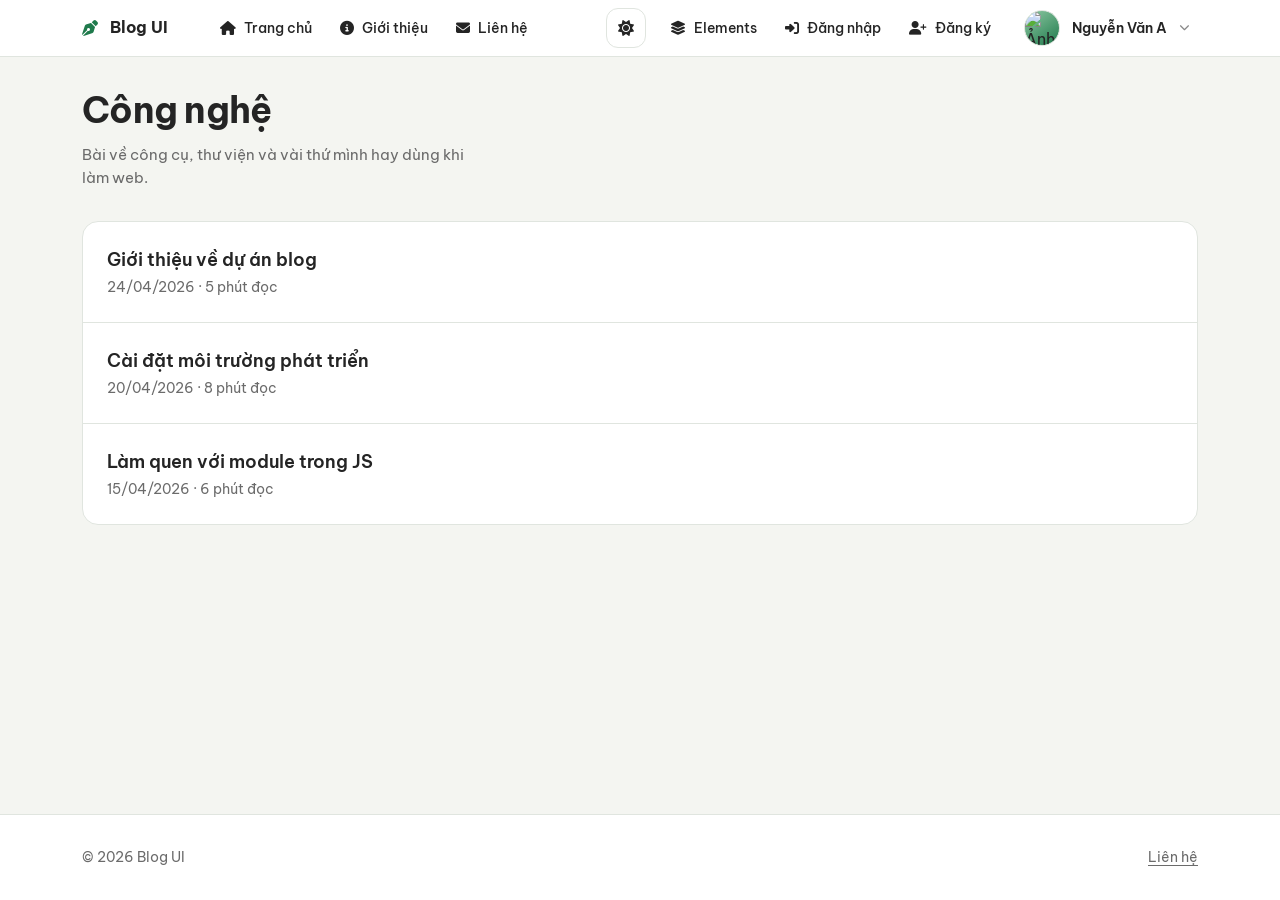
==== category.html @ 45f3887e "first commit" ====
<!DOCTYPE html>
<html lang="vi">
  <head>
    <meta charset="UTF-8" />
    <meta name="viewport" content="width=device-width, initial-scale=1.0" />
    <title>Công nghệ - Blog UI</title>
    <link rel="stylesheet" href="assets/css/reset.css" />
    <link rel="stylesheet" href="assets/css/grid.css" />
    <link rel="stylesheet" href="assets/css/style.css" />
    <link rel="stylesheet" href="assets/css/theme.css" />
    <link
      rel="stylesheet"
      href="https://cdnjs.cloudflare.com/ajax/libs/font-awesome/6.5.1/css/all.min.css"
      crossorigin="anonymous"
      referrerpolicy="no-referrer"
    />
  </head>
  <body class="page">
    <header class="site-header">
      <div class="container site-header__inner">
        <div class="site-header__left">
          <a class="site-header__brand" href="index.html">
            <i class="fa-solid fa-pen-nib" aria-hidden="true"></i>
            <span>Blog UI</span>
          </a>
          <nav class="nav-desktop nav-desktop--primary" aria-label="Menu chính">
            <ul class="nav-desktop__list">
              <li>
                <a class="nav-desktop__link" href="index.html"
                  ><i class="fa-solid fa-house"></i> Trang chủ</a
                >
              </li>
              <li>
                <a class="nav-desktop__link" href="about.html"
                  ><i class="fa-solid fa-circle-info"></i> Giới thiệu</a
                >
              </li>
              <li>
                <a class="nav-desktop__link" href="contact.html"
                  ><i class="fa-solid fa-envelope"></i> Liên hệ</a
                >
              </li>
            </ul>
          </nav>
        </div>

        <div class="site-header__end">
        <button type="button" class="theme-toggle" data-theme-toggle aria-label="Bật hoặc tắt giao diện tối" aria-pressed="false" title="Giao diện sáng/tối">
          <span class="theme-toggle__icon theme-toggle__icon--when-light" aria-hidden="true"
            ><i class="fa-solid fa-sun"></i
          ></span>
          <span class="theme-toggle__icon theme-toggle__icon--when-dark" aria-hidden="true"
            ><i class="fa-solid fa-moon"></i
          ></span>
        </button>
        <nav class="nav-desktop nav-desktop--secondary" aria-label="Công cụ và tài khoản">
          <ul class="nav-desktop__list">
            <li>
              <a class="nav-desktop__link" href="elements.html"
                ><i class="fa-solid fa-layer-group"></i> Elements</a
              >
            </li>
            <li>
              <a class="nav-desktop__link" href="login.html"
                ><i class="fa-solid fa-right-to-bracket"></i> Đăng nhập</a
              >
            </li>
            <li>
              <a class="nav-desktop__link" href="register.html"
                ><i class="fa-solid fa-user-plus"></i> Đăng ký</a
              >
            </li>
          </ul>
        </nav>

        <div class="nav-user" role="group" tabindex="0" aria-label="Tài khoản">
          <div class="nav-user__wrap">
            <div class="nav-user__trigger">
              <img class="nav-user__avatar" src="https://picsum.photos/id/1005/72/72" alt="Ảnh đại diện" width="36" height="36" />
              <span class="nav-user__name">Nguyễn Văn A</span>
              <i class="fa-solid fa-chevron-down nav-user__caret" aria-hidden="true"></i>
            </div>
            <div class="nav-user__dropdown">
              <ul class="nav-user__menu">
                <li>
                  <a href="write.html">Viết bài</a>
                </li>
                <li>
                  <a href="my-posts.html">Bài viết của tôi</a>
                </li>
                <li>
                  <a href="#">Đăng xuất</a>
                </li>
              </ul>
            </div>
          </div>
        </div>
        </div>

        <button type="button" class="site-header__menu-toggle" title="Mở menu" aria-label="Mở menu" aria-controls="site-sidebar" aria-expanded="true">
          <i class="fa-solid fa-bars" aria-hidden="true"></i>
        </button>
      </div>
    </header>
    <div class="sidebar-overlay open" id="site-sidebar-backdrop"></div>

    <aside id="site-sidebar" class="sidebar open" aria-hidden="false" aria-label="Menu điều hướng (mobile)">
      <nav class="sidebar__inner" aria-label="Menu mobile">
        <ul class="nav-mobile__list">
          <li>
            <a class="nav-mobile__link" href="index.html"
              ><i class="fa-solid fa-house"></i> Trang chủ</a
            >
          </li>
          <li>
            <a class="nav-mobile__link" href="about.html"
              ><i class="fa-solid fa-circle-info"></i> Giới thiệu</a
            >
          </li>
          <li>
            <a class="nav-mobile__link" href="contact.html"
              ><i class="fa-solid fa-envelope"></i> Liên hệ</a
            >
          </li>
          <li>
            <a class="nav-mobile__link" href="elements.html"
              ><i class="fa-solid fa-layer-group"></i> Elements</a
            >
          </li>
          <li>
            <button type="button" class="theme-toggle theme-toggle--sidebar" data-theme-toggle aria-label="Bật hoặc tắt giao diện tối" aria-pressed="false" title="Giao diện sáng/tối">
              <span class="theme-toggle__icon theme-toggle__icon--when-light" aria-hidden="true"
                ><i class="fa-solid fa-sun"></i
              ></span>
              <span class="theme-toggle__icon theme-toggle__icon--when-dark" aria-hidden="true"
                ><i class="fa-solid fa-moon"></i
              ></span>
              <span class="theme-toggle__label">Giao diện</span>
            </button>
          </li>
          <li>
            <a class="nav-mobile__link" href="login.html"
              ><i class="fa-solid fa-right-to-bracket"></i> Đăng nhập</a
            >
          </li>
          <li>
            <a class="nav-mobile__link" href="register.html"
              ><i class="fa-solid fa-user-plus"></i> Đăng ký</a
            >
          </li>
        </ul>

        <div class="sidebar-user">
          <div class="sidebar-user__row">
            <img class="sidebar-user__avatar" src="https://picsum.photos/id/1005/80/80" alt="Ảnh đại diện" width="40" height="40" />
            <span class="sidebar-user__name">Nguyễn Văn A</span>
          </div>
          <ul class="sidebar-user__list">
            <li>
              <a class="nav-mobile__link" href="write.html"
                ><i class="fa-solid fa-pen"></i> Viết bài</a
              >
            </li>
            <li>
              <a class="nav-mobile__link" href="my-posts.html"
                ><i class="fa-solid fa-file-lines"></i> Bài viết của tôi</a
              >
            </li>
            <li>
              <a class="nav-mobile__link" href="#"
                ><i class="fa-solid fa-right-from-bracket"></i> Đăng xuất</a
              >
            </li>
          </ul>
        </div>
      </nav>
    </aside>

    <main class="main-content">
      <div class="container">

        <div class="page-title">
          <h1>Công nghệ</h1>
          <p>
            Bài về công cụ, thư viện và vài thứ mình hay dùng khi làm
            web.
          </p>
        </div>

        <ul class="post-list">
          <li class="post-list__item">
            <a class="post-list__link" href="post-detail.html">
              <h2 class="post-list__title">Giới thiệu về dự án blog</h2>
              <p class="post-list__meta">24/04/2026 · 5 phút đọc</p>
            </a>
          </li>
          <li class="post-list__item">
            <a class="post-list__link" href="post-detail.html">
              <h2 class="post-list__title">Cài đặt môi trường phát triển</h2>
              <p class="post-list__meta">20/04/2026 · 8 phút đọc</p>
            </a>
          </li>
          <li class="post-list__item">
            <a class="post-list__link" href="post-detail.html">
              <h2 class="post-list__title">Làm quen với module trong JS</h2>
              <p class="post-list__meta">15/04/2026 · 6 phút đọc</p>
            </a>
          </li>
        </ul>

      </div>
    </main>

    <footer class="site-footer">
      <div class="container site-footer__inner">
        <p class="site-footer__copy">© 2026 Blog UI</p>
        <div class="site-footer__links">
          <a href="contact.html">Liên hệ</a>
        </div>
      </div>
    </footer>
  </body>
</html>
---- assets/css/grid.css ----
.row > *, .container-fluid, .container {
  padding-left: calc(var(--grid-gutter-x) * 0.5);
  padding-right: calc(var(--grid-gutter-x) * 0.5);
}

.container-fluid, .container {
  --grid-gutter-x: 1.5rem; /* 24px - match --space-lg in style.css */
  --grid-gutter-y: 0;
  width: 1370px;
  max-width: 100%;
  margin-left: auto;
  margin-right: auto;
  box-sizing: border-box;
}

.container {
  width: 1370px;
  max-width: 100%;
}

.row {
  display: flex;
  flex-wrap: wrap;
  margin-top: calc(var(--grid-gutter-y) * -1);
  margin-left: calc(var(--grid-gutter-x) * 0.5 * -1);
  margin-right: calc(var(--grid-gutter-x) * 0.5 * -1);
}
.row > * {
  margin-top: var(--grid-gutter-y);
}

.col {
  flex: 1 0;
}

.row-cols-1 > * {
  flex: 0 0 auto;
  width: 100%;
}

.row-cols-2 > * {
  flex: 0 0 auto;
  width: 50%;
}

.row-cols-3 > * {
  flex: 0 0 auto;
  width: 33.3333333333%;
}

.row-cols-4 > * {
  flex: 0 0 auto;
  width: 25%;
}

.row-cols-5 > * {
  flex: 0 0 auto;
  width: 20%;
}

.row-cols-6 > * {
  flex: 0 0 auto;
  width: 16.6666666667%;
}

.col-1 {
  flex: 0 0 auto;
  width: 8.3333333333%;
}

.col-2 {
  flex: 0 0 auto;
  width: 16.6666666667%;
}

.col-3 {
  flex: 0 0 auto;
  width: 25%;
}

.col-4 {
  flex: 0 0 auto;
  width: 33.3333333333%;
}

.col-5 {
  flex: 0 0 auto;
  width: 41.6666666667%;
}

.col-6 {
  flex: 0 0 auto;
  width: 50%;
}

.col-7 {
  flex: 0 0 auto;
  width: 58.3333333333%;
}

.col-8 {
  flex: 0 0 auto;
  width: 66.6666666667%;
}

.col-9 {
  flex: 0 0 auto;
  width: 75%;
}

.col-10 {
  flex: 0 0 auto;
  width: 83.3333333333%;
}

.col-11 {
  flex: 0 0 auto;
  width: 91.6666666667%;
}

.col-12 {
  flex: 0 0 auto;
  width: 100%;
}

.offset-0 {
  margin-left: 0;
}

.offset-1 {
  margin-left: 8.3333333333%;
}

.offset-2 {
  margin-left: 16.6666666667%;
}

.offset-3 {
  margin-left: 25%;
}

.offset-4 {
  margin-left: 33.3333333333%;
}

.offset-5 {
  margin-left: 41.6666666667%;
}

.offset-6 {
  margin-left: 50%;
}

.offset-7 {
  margin-left: 58.3333333333%;
}

.offset-8 {
  margin-left: 66.6666666667%;
}

.offset-9 {
  margin-left: 75%;
}

.offset-10 {
  margin-left: 83.3333333333%;
}

.offset-11 {
  margin-left: 91.6666666667%;
}

.g-0,
.gx-0 {
  --grid-gutter-x: 0px;
}

.g-0,
.gy-0 {
  --grid-gutter-y: 0px;
}

.g-1,
.gx-1 {
  --grid-gutter-x: 7.5px;
}

.g-1,
.gy-1 {
  --grid-gutter-y: 7.5px;
}

.g-2,
.gx-2 {
  --grid-gutter-x: 15px;
}

.g-2,
.gy-2 {
  --grid-gutter-y: 15px;
}

.g-3,
.gx-3 {
  --grid-gutter-x: 30px;
}

.g-3,
.gy-3 {
  --grid-gutter-y: 30px;
}

.g-4,
.gx-4 {
  --grid-gutter-x: 45px;
}

.g-4,
.gy-4 {
  --grid-gutter-y: 45px;
}

.g-5,
.gx-5 {
  --grid-gutter-x: 90px;
}

.g-5,
.gy-5 {
  --grid-gutter-y: 90px;
}

@media (max-width: 1399.98px) {
  .container {
    max-width: 1140px;
  }
  .row-cols-xxl-1 > * {
    flex: 0 0 auto;
    width: 100%;
  }
  .row-cols-xxl-2 > * {
    flex: 0 0 auto;
    width: 50%;
  }
  .row-cols-xxl-3 > * {
    flex: 0 0 auto;
    width: 33.3333333333%;
  }
  .row-cols-xxl-4 > * {
    flex: 0 0 auto;
    width: 25%;
  }
  .row-cols-xxl-5 > * {
    flex: 0 0 auto;
    width: 20%;
  }
  .row-cols-xxl-6 > * {
    flex: 0 0 auto;
    width: 16.6666666667%;
  }
  .col-xxl-1 {
    flex: 0 0 auto;
    width: 8.3333333333%;
  }
  .col-xxl-2 {
    flex: 0 0 auto;
    width: 16.6666666667%;
  }
  .col-xxl-3 {
    flex: 0 0 auto;
    width: 25%;
  }
  .col-xxl-4 {
    flex: 0 0 auto;
    width: 33.3333333333%;
  }
  .col-xxl-5 {
    flex: 0 0 auto;
    width: 41.6666666667%;
  }
  .col-xxl-6 {
    flex: 0 0 auto;
    width: 50%;
  }
  .col-xxl-7 {
    flex: 0 0 auto;
    width: 58.3333333333%;
  }
  .col-xxl-8 {
    flex: 0 0 auto;
    width: 66.6666666667%;
  }
  .col-xxl-9 {
    flex: 0 0 auto;
    width: 75%;
  }
  .col-xxl-10 {
    flex: 0 0 auto;
    width: 83.3333333333%;
  }
  .col-xxl-11 {
    flex: 0 0 auto;
    width: 91.6666666667%;
  }
  .col-xxl-12 {
    flex: 0 0 auto;
    width: 100%;
  }
  .offset-xxl-0 {
    margin-left: 0;
  }
  .offset-xxl-1 {
    margin-left: 8.3333333333%;
  }
  .offset-xxl-2 {
    margin-left: 16.6666666667%;
  }
  .offset-xxl-3 {
    margin-left: 25%;
  }
  .offset-xxl-4 {
    margin-left: 33.3333333333%;
  }
  .offset-xxl-5 {
    margin-left: 41.6666666667%;
  }
  .offset-xxl-6 {
    margin-left: 50%;
  }
  .offset-xxl-7 {
    margin-left: 58.3333333333%;
  }
  .offset-xxl-8 {
    margin-left: 66.6666666667%;
  }
  .offset-xxl-9 {
    margin-left: 75%;
  }
  .offset-xxl-10 {
    margin-left: 83.3333333333%;
  }
  .offset-xxl-11 {
    margin-left: 91.6666666667%;
  }
  .g-xxl-0,
  .gx-xxl-0 {
    --grid-gutter-x: 0px;
  }
  .g-xxl-0,
  .gy-xxl-0 {
    --grid-gutter-y: 0px;
  }
  .g-xxl-1,
  .gx-xxl-1 {
    --grid-gutter-x: 7.5px;
  }
  .g-xxl-1,
  .gy-xxl-1 {
    --grid-gutter-y: 7.5px;
  }
  .g-xxl-2,
  .gx-xxl-2 {
    --grid-gutter-x: 15px;
  }
  .g-xxl-2,
  .gy-xxl-2 {
    --grid-gutter-y: 15px;
  }
  .g-xxl-3,
  .gx-xxl-3 {
    --grid-gutter-x: 30px;
  }
  .g-xxl-3,
  .gy-xxl-3 {
    --grid-gutter-y: 30px;
  }
  .g-xxl-4,
  .gx-xxl-4 {
    --grid-gutter-x: 45px;
  }
  .g-xxl-4,
  .gy-xxl-4 {
    --grid-gutter-y: 45px;
  }
  .g-xxl-5,
  .gx-xxl-5 {
    --grid-gutter-x: 90px;
  }
  .g-xxl-5,
  .gy-xxl-5 {
    --grid-gutter-y: 90px;
  }
}
@media (max-width: 1199.98px) {
  .container {
    max-width: 960px;
  }
  .row-cols-xl-1 > * {
    flex: 0 0 auto;
    width: 100%;
  }
  .row-cols-xl-2 > * {
    flex: 0 0 auto;
    width: 50%;
  }
  .row-cols-xl-3 > * {
    flex: 0 0 auto;
    width: 33.3333333333%;
  }
  .row-cols-xl-4 > * {
    flex: 0 0 auto;
    width: 25%;
  }
  .row-cols-xl-5 > * {
    flex: 0 0 auto;
    width: 20%;
  }
  .row-cols-xl-6 > * {
    flex: 0 0 auto;
    width: 16.6666666667%;
  }
  .col-xl-1 {
    flex: 0 0 auto;
    width: 8.3333333333%;
  }
  .col-xl-2 {
    flex: 0 0 auto;
    width: 16.6666666667%;
  }
  .col-xl-3 {
    flex: 0 0 auto;
    width: 25%;
  }
  .col-xl-4 {
    flex: 0 0 auto;
    width: 33.3333333333%;
  }
  .col-xl-5 {
    flex: 0 0 auto;
    width: 41.6666666667%;
  }
  .col-xl-6 {
    flex: 0 0 auto;
    width: 50%;
  }
  .col-xl-7 {
    flex: 0 0 auto;
    width: 58.3333333333%;
  }
  .col-xl-8 {
    flex: 0 0 auto;
    width: 66.6666666667%;
  }
  .col-xl-9 {
    flex: 0 0 auto;
    width: 75%;
  }
  .col-xl-10 {
    flex: 0 0 auto;
    width: 83.3333333333%;
  }
  .col-xl-11 {
    flex: 0 0 auto;
    width: 91.6666666667%;
  }
  .col-xl-12 {
    flex: 0 0 auto;
    width: 100%;
  }
  .offset-xl-0 {
    margin-left: 0;
  }
  .offset-xl-1 {
    margin-left: 8.3333333333%;
  }
  .offset-xl-2 {
    margin-left: 16.6666666667%;
  }
  .offset-xl-3 {
    margin-left: 25%;
  }
  .offset-xl-4 {
    margin-left: 33.3333333333%;
  }
  .offset-xl-5 {
    margin-left: 41.6666666667%;
  }
  .offset-xl-6 {
    margin-left: 50%;
  }
  .offset-xl-7 {
    margin-left: 58.3333333333%;
  }
  .offset-xl-8 {
    margin-left: 66.6666666667%;
  }
  .offset-xl-9 {
    margin-left: 75%;
  }
  .offset-xl-10 {
    margin-left: 83.3333333333%;
  }
  .offset-xl-11 {
    margin-left: 91.6666666667%;
  }
  .g-xl-0,
  .gx-xl-0 {
    --grid-gutter-x: 0px;
  }
  .g-xl-0,
  .gy-xl-0 {
    --grid-gutter-y: 0px;
  }
  .g-xl-1,
  .gx-xl-1 {
    --grid-gutter-x: 7.5px;
  }
  .g-xl-1,
  .gy-xl-1 {
    --grid-gutter-y: 7.5px;
  }
  .g-xl-2,
  .gx-xl-2 {
    --grid-gutter-x: 15px;
  }
  .g-xl-2,
  .gy-xl-2 {
    --grid-gutter-y: 15px;
  }
  .g-xl-3,
  .gx-xl-3 {
    --grid-gutter-x: 30px;
  }
  .g-xl-3,
  .gy-xl-3 {
    --grid-gutter-y: 30px;
  }
  .g-xl-4,
  .gx-xl-4 {
    --grid-gutter-x: 45px;
  }
  .g-xl-4,
  .gy-xl-4 {
    --grid-gutter-y: 45px;
  }
  .g-xl-5,
  .gx-xl-5 {
    --grid-gutter-x: 90px;
  }
  .g-xl-5,
  .gy-xl-5 {
    --grid-gutter-y: 90px;
  }
}
@media (max-width: 991.98px) {
  .container {
    max-width: 720px;
  }
  .row-cols-lg-1 > * {
    flex: 0 0 auto;
    width: 100%;
  }
  .row-cols-lg-2 > * {
    flex: 0 0 auto;
    width: 50%;
  }
  .row-cols-lg-3 > * {
    flex: 0 0 auto;
    width: 33.3333333333%;
  }
  .row-cols-lg-4 > * {
    flex: 0 0 auto;
    width: 25%;
  }
  .row-cols-lg-5 > * {
    flex: 0 0 auto;
    width: 20%;
  }
  .row-cols-lg-6 > * {
    flex: 0 0 auto;
    width: 16.6666666667%;
  }
  .col-lg-1 {
    flex: 0 0 auto;
    width: 8.3333333333%;
  }
  .col-lg-2 {
    flex: 0 0 auto;
    width: 16.6666666667%;
  }
  .col-lg-3 {
    flex: 0 0 auto;
    width: 25%;
  }
  .col-lg-4 {
    flex: 0 0 auto;
    width: 33.3333333333%;
  }
  .col-lg-5 {
    flex: 0 0 auto;
    width: 41.6666666667%;
  }
  .col-lg-6 {
    flex: 0 0 auto;
    width: 50%;
  }
  .col-lg-7 {
    flex: 0 0 auto;
    width: 58.3333333333%;
  }
  .col-lg-8 {
    flex: 0 0 auto;
    width: 66.6666666667%;
  }
  .col-lg-9 {
    flex: 0 0 auto;
    width: 75%;
  }
  .col-lg-10 {
    flex: 0 0 auto;
    width: 83.3333333333%;
  }
  .col-lg-11 {
    flex: 0 0 auto;
    width: 91.6666666667%;
  }
  .col-lg-12 {
    flex: 0 0 auto;
    width: 100%;
  }
  .offset-lg-0 {
    margin-left: 0;
  }
  .offset-lg-1 {
    margin-left: 8.3333333333%;
  }
  .offset-lg-2 {
    margin-left: 16.6666666667%;
  }
  .offset-lg-3 {
    margin-left: 25%;
  }
  .offset-lg-4 {
    margin-left: 33.3333333333%;
  }
  .offset-lg-5 {
    margin-left: 41.6666666667%;
  }
  .offset-lg-6 {
    margin-left: 50%;
  }
  .offset-lg-7 {
    margin-left: 58.3333333333%;
  }
  .offset-lg-8 {
    margin-left: 66.6666666667%;
  }
  .offset-lg-9 {
    margin-left: 75%;
  }
  .offset-lg-10 {
    margin-left: 83.3333333333%;
  }
  .offset-lg-11 {
    margin-left: 91.6666666667%;
  }
  .g-lg-0,
  .gx-lg-0 {
    --grid-gutter-x: 0px;
  }
  .g-lg-0,
  .gy-lg-0 {
    --grid-gutter-y: 0px;
  }
  .g-lg-1,
  .gx-lg-1 {
    --grid-gutter-x: 7.5px;
  }
  .g-lg-1,
  .gy-lg-1 {
    --grid-gutter-y: 7.5px;
  }
  .g-lg-2,
  .gx-lg-2 {
    --grid-gutter-x: 15px;
  }
  .g-lg-2,
  .gy-lg-2 {
    --grid-gutter-y: 15px;
  }
  .g-lg-3,
  .gx-lg-3 {
    --grid-gutter-x: 30px;
  }
  .g-lg-3,
  .gy-lg-3 {
    --grid-gutter-y: 30px;
  }
  .g-lg-4,
  .gx-lg-4 {
    --grid-gutter-x: 45px;
  }
  .g-lg-4,
  .gy-lg-4 {
    --grid-gutter-y: 45px;
  }
  .g-lg-5,
  .gx-lg-5 {
    --grid-gutter-x: 90px;
  }
  .g-lg-5,
  .gy-lg-5 {
    --grid-gutter-y: 90px;
  }
}
@media (max-width: 767.98px) {
  .container {
    max-width: 540px;
  }
  .row-cols-md-1 > * {
    flex: 0 0 auto;
    width: 100%;
  }
  .row-cols-md-2 > * {
    flex: 0 0 auto;
    width: 50%;
  }
  .row-cols-md-3 > * {
    flex: 0 0 auto;
    width: 33.3333333333%;
  }
  .row-cols-md-4 > * {
    flex: 0 0 auto;
    width: 25%;
  }
  .row-cols-md-5 > * {
    flex: 0 0 auto;
    width: 20%;
  }
  .row-cols-md-6 > * {
    flex: 0 0 auto;
    width: 16.6666666667%;
  }
  .col-md-1 {
    flex: 0 0 auto;
    width: 8.3333333333%;
  }
  .col-md-2 {
    flex: 0 0 auto;
    width: 16.6666666667%;
  }
  .col-md-3 {
    flex: 0 0 auto;
    width: 25%;
  }
  .col-md-4 {
    flex: 0 0 auto;
    width: 33.3333333333%;
  }
  .col-md-5 {
    flex: 0 0 auto;
    width: 41.6666666667%;
  }
  .col-md-6 {
    flex: 0 0 auto;
    width: 50%;
  }
  .col-md-7 {
    flex: 0 0 auto;
    width: 58.3333333333%;
  }
  .col-md-8 {
    flex: 0 0 auto;
    width: 66.6666666667%;
  }
  .col-md-9 {
    flex: 0 0 auto;
    width: 75%;
  }
  .col-md-10 {
    flex: 0 0 auto;
    width: 83.3333333333%;
  }
  .col-md-11 {
    flex: 0 0 auto;
    width: 91.6666666667%;
  }
  .col-md-12 {
    flex: 0 0 auto;
    width: 100%;
  }
  .offset-md-0 {
    margin-left: 0;
  }
  .offset-md-1 {
    margin-left: 8.3333333333%;
  }
  .offset-md-2 {
    margin-left: 16.6666666667%;
  }
  .offset-md-3 {
    margin-left: 25%;
  }
  .offset-md-4 {
    margin-left: 33.3333333333%;
  }
  .offset-md-5 {
    margin-left: 41.6666666667%;
  }
  .offset-md-6 {
    margin-left: 50%;
  }
  .offset-md-7 {
    margin-left: 58.3333333333%;
  }
  .offset-md-8 {
    margin-left: 66.6666666667%;
  }
  .offset-md-9 {
    margin-left: 75%;
  }
  .offset-md-10 {
    margin-left: 83.3333333333%;
  }
  .offset-md-11 {
    margin-left: 91.6666666667%;
  }
  .g-md-0,
  .gx-md-0 {
    --grid-gutter-x: 0px;
  }
  .g-md-0,
  .gy-md-0 {
    --grid-gutter-y: 0px;
  }
  .g-md-1,
  .gx-md-1 {
    --grid-gutter-x: 7.5px;
  }
  .g-md-1,
  .gy-md-1 {
    --grid-gutter-y: 7.5px;
  }
  .g-md-2,
  .gx-md-2 {
    --grid-gutter-x: 15px;
  }
  .g-md-2,
  .gy-md-2 {
    --grid-gutter-y: 15px;
  }
  .g-md-3,
  .gx-md-3 {
    --grid-gutter-x: 30px;
  }
  .g-md-3,
  .gy-md-3 {
    --grid-gutter-y: 30px;
  }
  .g-md-4,
  .gx-md-4 {
    --grid-gutter-x: 45px;
  }
  .g-md-4,
  .gy-md-4 {
    --grid-gutter-y: 45px;
  }
  .g-md-5,
  .gx-md-5 {
    --grid-gutter-x: 90px;
  }
  .g-md-5,
  .gy-md-5 {
    --grid-gutter-y: 90px;
  }
}
@media (max-width: 575.98px) {
  .container {
    max-width: 100%;
  }
  .row-cols-sm-1 > * {
    flex: 0 0 auto;
    width: 100%;
  }
  .row-cols-sm-2 > * {
    flex: 0 0 auto;
    width: 50%;
  }
  .row-cols-sm-3 > * {
    flex: 0 0 auto;
    width: 33.3333333333%;
  }
  .row-cols-sm-4 > * {
    flex: 0 0 auto;
    width: 25%;
  }
  .row-cols-sm-5 > * {
    flex: 0 0 auto;
    width: 20%;
  }
  .row-cols-sm-6 > * {
    flex: 0 0 auto;
    width: 16.6666666667%;
  }
  .col-sm-1 {
    flex: 0 0 auto;
    width: 8.3333333333%;
  }
  .col-sm-2 {
    flex: 0 0 auto;
    width: 16.6666666667%;
  }
  .col-sm-3 {
    flex: 0 0 auto;
    width: 25%;
  }
  .col-sm-4 {
    flex: 0 0 auto;
    width: 33.3333333333%;
  }
  .col-sm-5 {
    flex: 0 0 auto;
    width: 41.6666666667%;
  }
  .col-sm-6 {
    flex: 0 0 auto;
    width: 50%;
  }
  .col-sm-7 {
    flex: 0 0 auto;
    width: 58.3333333333%;
  }
  .col-sm-8 {
    flex: 0 0 auto;
    width: 66.6666666667%;
  }
  .col-sm-9 {
    flex: 0 0 auto;
    width: 75%;
  }
  .col-sm-10 {
    flex: 0 0 auto;
    width: 83.3333333333%;
  }
  .col-sm-11 {
    flex: 0 0 auto;
    width: 91.6666666667%;
  }
  .col-sm-12 {
    flex: 0 0 auto;
    width: 100%;
  }
  .offset-sm-0 {
    margin-left: 0;
  }
  .offset-sm-1 {
    margin-left: 8.3333333333%;
  }
  .offset-sm-2 {
    margin-left: 16.6666666667%;
  }
  .offset-sm-3 {
    margin-left: 25%;
  }
  .offset-sm-4 {
    margin-left: 33.3333333333%;
  }
  .offset-sm-5 {
    margin-left: 41.6666666667%;
  }
  .offset-sm-6 {
    margin-left: 50%;
  }
  .offset-sm-7 {
    margin-left: 58.3333333333%;
  }
  .offset-sm-8 {
    margin-left: 66.6666666667%;
  }
  .offset-sm-9 {
    margin-left: 75%;
  }
  .offset-sm-10 {
    margin-left: 83.3333333333%;
  }
  .offset-sm-11 {
    margin-left: 91.6666666667%;
  }
  .g-sm-0,
  .gx-sm-0 {
    --grid-gutter-x: 0px;
  }
  .g-sm-0,
  .gy-sm-0 {
    --grid-gutter-y: 0px;
  }
  .g-sm-1,
  .gx-sm-1 {
    --grid-gutter-x: 7.5px;
  }
  .g-sm-1,
  .gy-sm-1 {
    --grid-gutter-y: 7.5px;
  }
  .g-sm-2,
  .gx-sm-2 {
    --grid-gutter-x: 15px;
  }
  .g-sm-2,
  .gy-sm-2 {
    --grid-gutter-y: 15px;
  }
  .g-sm-3,
  .gx-sm-3 {
    --grid-gutter-x: 30px;
  }
  .g-sm-3,
  .gy-sm-3 {
    --grid-gutter-y: 30px;
  }
  .g-sm-4,
  .gx-sm-4 {
    --grid-gutter-x: 45px;
  }
  .g-sm-4,
  .gy-sm-4 {
    --grid-gutter-y: 45px;
  }
  .g-sm-5,
  .gx-sm-5 {
    --grid-gutter-x: 90px;
  }
  .g-sm-5,
  .gy-sm-5 {
    --grid-gutter-y: 90px;
  }
}
---- assets/css/style.css ----
@import url("https://fonts.googleapis.com/css2?family=Be+Vietnam+Pro:ital,wght@0,400;0,500;0,600;0,700;1,400&display=swap");

/* --- base: tokens, body --- */

/* design tokens */
:root {
  /* core palette, neutral green on warm off-white */
  --color-bg: #f4f5f1;
  --color-surface: #ffffff;
  --color-text: #242424;
  --color-text-muted: #6b6b6b;
  --color-border: #e0e5df;
  --color-primary: #1f7a4c;
  --color-primary-hover: #1a5f3b;
  --color-primary-soft: color-mix(in srgb, var(--color-primary) 14%, var(--color-bg));
  --color-primary-muted: color-mix(in srgb, var(--color-primary) 20%, var(--color-bg));
  --color-on-primary: #ffffff;
  --color-bg-muted: #e5ebe5;
  --color-bg-subtle: #f0f2ed;
  --color-secondary: #5a645a;
  --color-secondary-hover: #3d4a3f;
  --color-success: #15804d;
  --color-error: #e11d48;
  --color-warning: #b45309;
  --color-info: #1f7a4c;
  --color-focus-ring: color-mix(in srgb, var(--color-primary) 38%, transparent);
  --color-error-focus-ring: color-mix(in srgb, var(--color-error) 32%, transparent);
  --hero-slide-1: #1f7a4c;
  --hero-slide-2: #2d6a4f;
  --hero-slide-3: #9a7b4f;
  --hero-slide-4: #4a6b55;
  --space-3xs: 0.125rem;
  --space-xs: 0.25rem;
  --space-sm: 0.5rem;
  --space-mid: 0.75rem; /* 12px - between sm and md */
  --space-md: 1rem;
  --space-lg: 1.5rem;
  --space-xl: 2rem;
  --space-2xl: 3rem;
  --section-y-tablet: 2.25rem; /* main vertical padding in tablet range */
  --radius-sm: 0.5rem;
  --radius-md: 0.75rem;
  --radius-lg: 1rem;
  --radius-full: 9999px;
  --shadow-sm: 0 1px 0 color-mix(in srgb, var(--color-primary) 6%, transparent);
  --shadow-md: 0 8px 24px -6px color-mix(in srgb, var(--color-primary) 10%, transparent);
  /* header: logo, nav, theme controls */
  --header-height: 3.5rem;
  --header-control-size: 2.5rem; /* menu and theme */
  --header-brand-size: 1rem;
  --header-nav-size: 0.875rem;
  /* Space between wordmark and first nav item */
  --header-logo-nav-gap: calc(var(--space-xl) + var(--space-sm));
  --header-end-gap: var(--space-mid);
  --header-nav-item-gap: var(--space-xs);
  --header-nav-pad-y: 0.375rem; /* 6px - lines up with 8px grid and small nav type */
  --header-nav-pad-x: 0.75rem;
  --header-avatar: 2.25rem;
  /* type scale, rem */
  --text-sm: 0.875rem;
  --text-md: 0.9375rem;
  --text-lead: 1.125rem;
  --text-h2: 1.25rem;
  --font-sans: "Be Vietnam Pro", system-ui, -apple-system, "Segoe UI", Roboto, sans-serif;
  /* main column vertical padding */
  --content-pad-y: var(--space-xl);
  --content-pad-y-tablet: var(--section-y-tablet);
  --dropdown-min-w: 12.5rem;
  --z-overlay: 100;
  --z-sidebar: 110;
  --z-toast: 200;
  --z-modal: 300;
  --transition: 0.2s ease;
  /* rem breakpoints: var() in @media is buggy in some embeds */
  /* --bp-* used as width tokens */
  --bp-sm: 40rem; /* 640px */
  --bp-md: 48rem; /* 768px */
  --bp-lg: 56rem; /* 896px */
  --bp-xl: 64rem; /* 1024px */
  --bp-tablet-max: 63.9375rem; /* for tablet-only max-width */
}


/* body, links, main column padding */
body {
  font-family: var(--font-sans);
  font-size: 1rem;
  color: var(--color-text);
  background-color: var(--color-bg);
}

/* no text select on primary controls (double-clicks, drag) */
button,
input[type="submit"],
input[type="button"],
input[type="reset"],
button.theme-toggle,
a.btn,
.btn,
[role="button"] {
  user-select: none;
  -webkit-user-select: none;
}

.page {
  min-height: 100vh;
  min-height: 100dvh;
  display: flex;
  flex-direction: column;
  overflow-x: clip;
}

/* hide shell controls from view and focus order */
.visually-hidden {
  position: absolute;
  width: 1px;
  height: 1px;
  margin: -1px;
  padding: 0;
  overflow: hidden;
  clip: rect(0, 0, 0, 0);
  white-space: nowrap;
  border: 0;
}

main {
  flex: 1 0 auto;
}

.main-content {
  padding-top: var(--content-pad-y);
  padding-bottom: max(var(--space-2xl), env(safe-area-inset-bottom, 0px));
}

/* tighter horizontal padding, tablet only (48-64rem) */
@media (min-width: 48rem) and (max-width: 63.9375rem) {
  .container,
  .container-fluid {
    padding-left: max(
      var(--space-lg),
      calc(var(--grid-gutter-x, 30px) * 0.5),
      env(safe-area-inset-left, 0px)
    );
    padding-right: max(
      var(--space-lg),
      calc(var(--grid-gutter-x, 30px) * 0.5),
      env(safe-area-inset-right, 0px)
    );
  }

  .main-content {
    padding-top: var(--content-pad-y-tablet);
  }
}




/* --- layout: header, footer, nav --- */

/* container: same inset on every page; slightly wider below md */
.container,
.container-fluid {
  --grid-gutter-x: var(--space-lg);
  padding-left: max(
    var(--space-md),
    env(safe-area-inset-left, 0px)
  );
  padding-right: max(
    var(--space-md),
    env(safe-area-inset-right, 0px)
  );
}

@media (min-width: 48rem) {
  .container,
  .container-fluid {
    padding-left: max(
      calc(var(--grid-gutter-x) * 0.5),
      env(safe-area-inset-left, 0px)
    );
    padding-right: max(
      calc(var(--grid-gutter-x) * 0.5),
      env(safe-area-inset-right, 0px)
    );
  }
}


/* header */
.site-header {
  position: sticky;
  top: 0;
  z-index: 50;
  min-height: var(--header-height);
  padding-top: env(safe-area-inset-top, 0px);
  background-color: var(--color-surface);
  border-bottom: 1px solid var(--color-border);
  box-shadow: none;
  box-sizing: border-box;
}

.site-header__inner {
  display: flex;
  align-items: center;
  justify-content: space-between;
  min-height: var(--header-height);
  column-gap: var(--space-mid);
  row-gap: var(--space-sm);
}

.site-header__left {
  display: flex;
  align-items: center;
  gap: var(--header-logo-nav-gap);
  min-width: 0;
  flex: 0 1 auto;
}

.site-header__brand {
  display: inline-flex;
  align-items: center;
  gap: var(--space-mid);
  font-weight: 700;
  font-size: var(--header-brand-size);
  line-height: 1.2;
  letter-spacing: -0.01em;
  color: var(--color-text);
  flex-shrink: 0;
  padding: var(--space-3xs) 0; /* optical centering in the bar */
}

.site-header__brand i {
  color: var(--color-primary);
}

/* right cluster: tools and account */
.site-header__end {
  display: none;
  align-items: center;
  column-gap: var(--header-end-gap);
  row-gap: var(--space-sm);
  min-width: 0;
  flex: 0 1 auto;
}

@media (min-width: 48rem) {
  .site-header__end {
    display: flex;
  }
}

/* .nav-desktop - hidden until md */
.nav-desktop {
  display: none;
}

.nav-desktop__list {
  display: flex;
  align-items: center;
  flex-wrap: nowrap;
  gap: var(--header-nav-item-gap);
}

.nav-desktop__link {
  display: inline-flex;
  align-items: center;
  gap: var(--space-sm);
  padding: var(--header-nav-pad-y) var(--header-nav-pad-x);
  border-radius: var(--radius-md);
  color: var(--color-text);
  font-size: var(--header-nav-size);
  line-height: 1.2;
  font-weight: 500;
  white-space: nowrap;
  transition: background-color var(--transition), color var(--transition);
}

.nav-desktop__link:hover,
.nav-desktop__link[aria-current="page"] {
  color: var(--color-primary);
  background-color: var(--color-primary-soft);
}

/* tablet: nav can wrap, same type scale as desktop */
@media (min-width: 48rem) and (max-width: 63.9375rem) {
  .nav-desktop__list {
    flex-wrap: wrap;
    justify-content: flex-end;
    row-gap: var(--space-xs);
    column-gap: var(--header-nav-item-gap);
  }
}

@media (min-width: 64rem) {
  .nav-desktop__list {
    flex-wrap: nowrap;
  }
}

/* hamburger - JS will toggle .open on overlay and .sidebar */
.site-header__menu-toggle {
  display: flex;
  align-items: center;
  justify-content: center;
  width: var(--header-control-size);
  height: var(--header-control-size);
  padding: 0;
  border: 1px solid var(--color-border);
  border-radius: var(--radius-md);
  background: var(--color-surface);
  color: var(--color-text);
}

@media (min-width: 48rem) {
  .nav-desktop {
    display: block;
  }

  .site-header__menu-toggle {
    display: none;
  }
}

/* account dropdown, hover and focus (no click-only JS) */
.nav-user {
  flex-shrink: 0;
  z-index: 60;
  outline: none;
}

.nav-user__wrap {
  position: relative;
  display: inline-block;
  max-width: 100%;
}

.nav-user__trigger {
  display: flex;
  align-items: center;
  gap: var(--space-mid);
  padding: var(--space-xs) var(--space-sm);
  border-radius: var(--radius-md);
  cursor: pointer;
  border: 1px solid transparent;
  transition: background-color var(--transition), border-color var(--transition);
}

.nav-user:hover .nav-user__trigger,
.nav-user:focus-within .nav-user__trigger {
  background: var(--color-bg);
  border-color: var(--color-border);
}

img.nav-user__avatar {
  width: var(--header-avatar);
  height: var(--header-avatar);
  border-radius: 50%;
  flex-shrink: 0;
  border: 1px solid var(--color-border);
  object-fit: cover;
  object-position: center;
  display: block;
  background: linear-gradient(145deg, #8fc9a3, var(--color-primary));
}

.nav-user__name {
  display: none;
  font-size: var(--text-sm);
  font-weight: 600;
  color: var(--color-text);
  max-width: 8rem;
  overflow: hidden;
  text-overflow: ellipsis;
  white-space: nowrap;
}

@media (min-width: 48rem) {
  .nav-user__name {
    display: block;
  }
}

.nav-user__caret {
  font-size: 0.65rem;
  color: var(--color-text-muted);
  opacity: 0.8;
  transition: transform 0.2s ease;
}

.nav-user:hover .nav-user__caret,
.nav-user:focus-within .nav-user__caret {
  transform: translateY(1px);
}

/* top padding keeps pointer path to the menu (:hover) */
.nav-user__dropdown {
  position: absolute;
  right: 0;
  top: 100%;
  z-index: 1;
  min-width: var(--dropdown-min-w);
  padding-top: var(--space-xs);
  box-sizing: border-box;
  opacity: 0;
  visibility: hidden;
  transform: translateY(calc(-1 * var(--space-3xs)));
  pointer-events: none;
  transition: opacity 0.2s ease, transform 0.2s ease, visibility 0.2s ease;
}

.nav-user:hover .nav-user__dropdown,
.nav-user:focus-within .nav-user__dropdown {
  opacity: 1;
  visibility: visible;
  transform: translateY(0);
  pointer-events: auto;
}

.nav-user__menu {
  list-style: none;
  margin: 0;
  padding: var(--space-sm) 0;
  position: static;
  display: flex;
  flex-direction: column;
  gap: var(--space-xs);
  background: var(--color-surface);
  border: 1px solid var(--color-border);
  border-radius: var(--radius-md);
  box-shadow: var(--shadow-md);
}

.nav-user__menu a {
  display: block;
  padding: var(--space-sm) var(--space-md);
  font-size: var(--text-sm);
  color: var(--color-text);
  text-decoration: none;
  border-radius: var(--radius-sm);
  margin: 0 var(--space-xs);
  transition: background-color var(--transition);
}

.nav-user__menu a:hover,
.nav-user__menu a:focus-visible {
  background: var(--color-primary-soft);
  color: var(--color-primary);
  outline: none;
}

.nav-user__menu a[aria-current="page"] {
  background: var(--color-primary-muted);
  color: var(--color-primary);
  font-weight: 600;
}

/* account block repeated in the drawer */
.sidebar-user {
  margin-top: var(--space-lg);
  padding-top: var(--space-lg);
  border-top: 1px solid var(--color-border);
}

@media (min-width: 48rem) {
  .sidebar-user {
    display: none;
  }
}

.sidebar-user__row {
  display: flex;
  align-items: center;
  gap: var(--space-sm);
  margin-bottom: var(--space-sm);
  padding: 0 var(--space-sm);
}

img.sidebar-user__avatar {
  width: var(--header-control-size);
  height: var(--header-control-size);
  border-radius: 50%;
  flex-shrink: 0;
  border: 1px solid var(--color-border);
  object-fit: cover;
  object-position: center;
  display: block;
  background: linear-gradient(145deg, #8fc9a3, var(--color-primary));
}

.sidebar-user__name {
  font-size: var(--text-md);
  font-weight: 600;
  color: var(--color-text);
}

.sidebar-user__list {
  list-style: none;
  margin: 0;
  padding: 0;
  display: flex;
  flex-direction: column;
  gap: var(--space-sm);
}


/* drawer (mobile) */
.sidebar {
  position: fixed;
  top: 0;
  left: 0;
  z-index: var(--z-sidebar);
  width: min(16rem, 86vw);
  height: 100%;
  max-height: 100vh;
  background-color: var(--color-surface);
  box-shadow: var(--shadow-md);
  transform: translateX(-100%);
  transition: transform 0.25s ease;
  padding-top: calc(var(--header-height) + env(safe-area-inset-top, 0px));
  overflow-y: auto;
}

.sidebar.open {
  transform: translateX(0);
}

.sidebar__inner {
  padding: var(--space-md);
}

.nav-mobile__list {
  display: flex;
  flex-direction: column;
  gap: var(--space-sm);
}

.nav-mobile__link {
  display: flex;
  align-items: center;
  gap: var(--space-mid);
  padding: var(--space-mid) var(--space-md);
  border-radius: var(--radius-md);
  font-size: var(--text-md);
  line-height: 1.3;
  font-weight: 500;
  color: var(--color-text);
  transition: background-color var(--transition);
}

.nav-mobile__link:hover,
.nav-mobile__link[aria-current="page"] {
  background-color: var(--color-primary-soft);
  color: var(--color-primary);
}

@media (min-width: 48rem) {
  .sidebar {
    display: none;
  }
}


/* Mobile drawer backdrop: div (JS toggles .open) */
.sidebar-overlay {
  position: fixed;
  inset: 0;
  z-index: var(--z-overlay);
  display: block;
  margin: 0;
  border: 0;
  padding: 0;
  background-color: rgba(0, 0, 0, 0.45);
  opacity: 0;
  visibility: hidden;
  transition: opacity 0.25s ease, visibility 0.25s ease;
  pointer-events: none;
  cursor: pointer;
}

.sidebar-overlay.open {
  opacity: 1;
  visibility: visible;
  pointer-events: auto;
}

@media (min-width: 48rem) {
  .sidebar-overlay {
    display: none;
  }
}


/* footer */
.site-footer {
  flex-shrink: 0;
  margin-top: auto;
  padding: var(--content-pad-y) 0;
  background-color: var(--color-surface);
  border-top: 1px solid var(--color-border);
}

.site-footer__inner {
  display: flex;
  flex-direction: column;
  align-items: center;
  gap: var(--space-md);
  text-align: center;
}

@media (min-width: 40rem) {
  .site-footer__inner {
    flex-direction: row;
    justify-content: space-between;
    text-align: left;
  }
}

.site-footer__copy {
  font-size: var(--text-sm);
  line-height: 1.5;
  color: var(--color-text-muted);
  margin: 0;
}

.site-footer__links {
  display: flex;
  flex-wrap: wrap;
  gap: var(--space-mid) var(--space-lg);
  font-size: var(--text-sm);
  line-height: 1.5;
}

.site-footer__links a {
  color: var(--color-text-muted);
  text-decoration: underline;
  text-underline-offset: 0.2em;
}

.site-footer__links a:hover {
  color: var(--color-primary);
}




/* --- home --- */

/* page title */
.page-title {
  margin: 0 0 var(--space-xl) 0;
}

.page-title h1 {
  font-size: 1.625rem;
  font-weight: 700;
  line-height: 1.2;
  letter-spacing: -0.02em;
  margin: 0 0 var(--space-mid) 0;
}

@media (min-width: 48rem) {
  .page-title h1 {
    font-size: 2rem;
  }
}

@media (min-width: 64rem) {
  .page-title h1 {
    font-size: 2.25rem;
  }
}

.page-title p {
  margin: 0;
  font-size: var(--text-md);
  line-height: 1.5;
  color: var(--color-text-muted);
  max-width: 40ch;
}


/* hero */
.hero-slider {
  margin-bottom: var(--space-2xl);
  border-radius: var(--radius-lg);
  overflow: hidden;
  box-shadow: none;
  border: 1px solid color-mix(in srgb, var(--color-primary) 12%, var(--color-border));
}

.hero-slider__viewport {
  overflow: hidden;
  width: 100%;
}

.hero-slider__track {
  display: flex;
  width: 100%;
  transition: transform 0.3s ease;
}

.hero-slider__slide {
  flex: 0 0 100%;
  min-width: 100%;
  min-height: 12rem;
  display: flex;
  align-items: center;
  justify-content: center;
  padding: var(--space-mid) var(--space-md) var(--space-lg);
  font-size: clamp(1.125rem, 3.5vw + 0.25rem, 1.5rem);
  font-weight: 700;
  color: #fff;
}

@media (min-width: 48rem) {
  .hero-slider__slide {
    min-height: 13.5rem;
    padding: var(--space-xl) var(--space-lg) var(--section-y-tablet);
  }
}

@media (min-width: 48rem) and (max-width: 63.9375rem) {
  .hero-slider__slide {
    min-height: 14rem;
  }
}

.hero-slider__slide--1 {
  background-color: var(--hero-slide-1);
}
.hero-slider__slide--2 {
  background-color: var(--hero-slide-2);
}
.hero-slider__slide--3 {
  background-color: var(--hero-slide-3);
}
.hero-slider__slide--4 {
  background-color: var(--hero-slide-4);
}


/* post list toolbar */
.post-section {
  margin-bottom: var(--space-2xl);
}

.post-section__head {
  display: flex;
  flex-wrap: wrap;
  align-items: center;
  justify-content: flex-end;
  gap: var(--space-sm);
  margin-bottom: var(--space-md);
}

.post-view-toggle {
  display: inline-flex;
  border: 1px solid var(--color-border);
  border-radius: var(--radius-md);
  overflow: hidden;
  background: var(--color-surface);
}

.post-view-btn {
  display: flex;
  align-items: center;
  justify-content: center;
  min-width: 2.75rem;
  min-height: 2.75rem;
  width: 2.75rem;
  height: 2.75rem;
  padding: 0;
  border: 0;
  background: var(--color-surface);
  color: var(--color-text-muted);
  border-right: 1px solid var(--color-border);
  transition: background-color var(--transition), color var(--transition);
}

.post-view-btn:last-child {
  border-right: 0;
}

.post-view-btn:hover {
  color: var(--color-text);
  background: var(--color-bg);
}

.post-view-btn.is-active {
  background: var(--color-bg-muted);
  color: var(--color-text);
}


/* post cards (grid) */

.post-card {
  display: flex;
  flex-direction: column;
  background: var(--color-surface);
  border: 1px solid var(--color-border);
  border-radius: var(--radius-lg);
  overflow: hidden;
  box-shadow: none;
  transition: border-color var(--transition), box-shadow var(--transition);
}

.post-card:hover {
  border-color: color-mix(in srgb, var(--color-primary) 25%, var(--color-border));
  box-shadow: var(--shadow-sm);
}

/* image link covers the 16-9 frame */
a.post-card__image {
  position: relative;
  display: block;
  aspect-ratio: 16 / 9;
  overflow: hidden;
  background: var(--color-bg-muted);
  text-decoration: none;
  color: inherit;
  flex-shrink: 0;
  transition: opacity var(--transition), filter var(--transition);
}

.post-card__thumb {
  position: absolute;
  inset: 0;
  width: 100%;
  height: 100%;
  object-fit: cover;
  object-position: center;
  display: block;
}

a.post-card__image:hover {
  opacity: 0.92;
  filter: brightness(0.98);
}

a.post-card__image:focus-visible {
  outline: 2px solid var(--color-primary);
  outline-offset: 2px;
}

.post-card__body {
  display: flex;
  flex-direction: column;
  flex: 1;
  padding: var(--space-lg);
  gap: var(--space-sm);
  min-width: 0;
}

.post-card__meta {
  font-size: 0.75rem;
  text-transform: uppercase;
  letter-spacing: 0.04em;
  color: var(--color-text-muted);
}

a.post-card__meta {
  text-decoration: none;
  align-self: flex-start;
}

a.post-card__meta:hover {
  color: var(--color-primary);
  text-decoration: underline;
  text-underline-offset: 0.15em;
}

.post-card__title {
  margin: 0;
  font-size: var(--text-lead);
  font-weight: 600;
  line-height: 1.3;
  letter-spacing: -0.01em;
}

.post-card__title a:hover {
  color: var(--color-primary);
}

.post-card__excerpt {
  font-size: var(--text-sm);
  color: var(--color-text-muted);
  flex: 1;
}

/* line-clamp in grid; list view removes it */
.post-grid:not(.view-list) .post-card__title a {
  display: -webkit-box;
  -webkit-line-clamp: 2;
  -webkit-box-orient: vertical;
  overflow: hidden;
}

.post-grid:not(.view-list) .post-card__excerpt {
  display: -webkit-box;
  -webkit-line-clamp: 3;
  -webkit-box-orient: vertical;
  overflow: hidden;
}

.post-card__link {
  margin-top: var(--space-sm);
  font-size: var(--text-sm);
  font-weight: 600;
  color: var(--color-primary);
  display: inline-flex;
  align-items: center;
  gap: var(--space-xs);
}

.post-card__link:hover {
  text-decoration: underline;
}


/* post cards (list) */
.post-grid.view-list {
  display: flex;
  flex-direction: column;
  flex-wrap: nowrap;
  gap: var(--space-md);
}

/* list mode: .row .col-* still sets % width - force full width */
.row.post-grid.view-list {
  margin-top: 0;
  margin-left: 0;
  margin-right: 0;
  width: 100%;
  max-width: 100%;
}

.row.post-grid.view-list > [class*="col-"] {
  box-sizing: border-box;
  flex: 0 0 auto !important;
  width: 100% !important;
  max-width: 100% !important;
  margin-top: 0;
  margin-left: 0;
  margin-right: 0;
  padding-left: 0;
  padding-right: 0;
}

.post-grid.view-list .post-card {
  flex-direction: row;
  align-items: stretch;
}

.post-grid.view-list .post-card__image {
  width: min(36%, 14rem);
  min-width: 7.5rem;
  max-width: 220px;
  flex-shrink: 0;
  aspect-ratio: 16 / 9;
  align-self: center;
  border-radius: 0;
}

.post-grid.view-list .post-card__body {
  padding: var(--space-md) var(--space-lg);
  min-width: 0;
}

@media (max-width: 39.9375rem) {
  .post-card__body {
    padding: var(--space-md);
  }
}

@media (max-width: 30rem) {
  .post-grid.view-list .post-card {
    flex-direction: column;
  }

  .post-grid.view-list .post-card__image {
    width: 100%;
    max-width: none;
    min-width: 0;
    border-radius: var(--radius-lg) var(--radius-lg) 0 0;
  }
}


/* topic row */
.topic-section {
  margin-top: var(--space-2xl);
  padding-top: var(--space-xl);
  border-top: 1px solid var(--color-border);
}

.topic-section__title {
  font-size: 0.75rem;
  font-weight: 600;
  letter-spacing: 0.1em;
  text-transform: uppercase;
  color: var(--color-text-muted);
  margin-bottom: var(--space-lg);
  line-height: 1.4;
}

.topic-tags {
  display: flex;
  flex-wrap: wrap;
  gap: var(--space-sm) var(--space-mid);
  list-style: none;
  margin: 0;
  padding: 0;
}

.topic-tags li {
  margin: 0;
}

.topic-tag {
  display: inline-block;
  padding: var(--space-sm) var(--space-md);
  font-size: var(--text-sm);
  line-height: 1.3;
  color: var(--color-text);
  background: var(--color-bg-muted);
  border-radius: var(--radius-full);
  text-decoration: none;
  transition: background-color var(--transition), color var(--transition);
  border: 1px solid transparent;
}

.topic-tag:hover {
  background: color-mix(in srgb, var(--color-primary) 10%, var(--color-bg-muted));
  color: var(--color-text);
}




/* --- forms --- */

/* Auth/contact: never padding:0 on this main; it would zero out .main-content's top padding */
.form-page {
  max-width: 24rem;
  margin-left: auto;
  margin-right: auto;
}

.form-page--wide {
  max-width: 28rem;
}

@media (min-width: 48rem) and (max-width: 63.9375rem) {
  .form-page {
    max-width: 26rem;
  }
}

.form-card {
  background: var(--color-surface);
  border: 1px solid var(--color-border);
  border-radius: var(--radius-lg);
  padding: var(--space-xl);
  box-shadow: var(--shadow-sm);
}

.form-card h1 {
  font-size: 1.5rem; /* auth pages only, between h2 and page h1 */
  font-weight: 700;
  margin: 0 0 var(--space-lg) 0;
  line-height: 1.2;
  text-align: center;
}

.form-card--wide {
  max-width: 28rem;
  margin-left: auto;
  margin-right: auto;
}

.form-group {
  margin-bottom: var(--space-md);
}

.form-group label,
.form-group .form-group__label {
  display: block;
  font-size: var(--text-sm);
  font-weight: 500;
  margin: 0 0 var(--space-xs) 0;
  color: var(--color-text);
}

.form-group input,
.form-group textarea {
  width: 100%;
  padding: var(--space-sm) var(--space-md);
  border: 1px solid var(--color-border);
  border-radius: var(--radius-md);
  background: var(--color-surface);
}

.form-group input:focus,
.form-group textarea:focus {
  outline: 2px solid var(--color-focus-ring);
  outline-offset: 0;
  border-color: var(--color-primary);
}

.form-group textarea {
  min-height: 8rem;
  resize: vertical;
}

.form-group__error {
  display: none;
  margin-top: 0.375rem;
  font-size: 0.8125rem;
  line-height: 1.4;
  color: var(--color-error);
}

.form-group.has-error .form-group__error {
  display: block;
}

.form-group.has-error input,
.form-group.has-error textarea {
  border-color: var(--color-error);
}

.form-group.has-error input:focus,
.form-group.has-error textarea:focus {
  outline: 2px solid var(--color-error-focus-ring);
  outline-offset: 0;
  border-color: var(--color-error);
}

.form-footer {
  margin-top: var(--space-lg);
  text-align: center;
  font-size: var(--text-sm);
  color: var(--color-text-muted);
}

.form-footer a {
  color: var(--color-primary);
  font-weight: 500;
}

.form-footer a:hover {
  text-decoration: underline;
}

.form-actions {
  margin-top: var(--space-lg);
}




/* --- category, article, related --- */

/* category list */
.post-list {
  display: flex;
  flex-direction: column;
  gap: 0;
  border: 1px solid var(--color-border);
  border-radius: var(--radius-lg);
  overflow: hidden;
  background: var(--color-surface);
}

.post-list__item {
  border-bottom: 1px solid var(--color-border);
}

.post-list__item:last-child {
  border-bottom: 0;
}

.post-list__link {
  display: block;
  padding: var(--space-lg);
  transition: background-color var(--transition);
}

.post-list__link:hover {
  background-color: var(--color-bg);
}

.post-list__title {
  font-size: var(--text-lead);
  font-weight: 600;
  margin-bottom: var(--space-xs);
}

.post-list__meta {
  font-size: var(--text-sm);
  color: var(--color-text-muted);
}


/* single article */
.article {
  max-width: 48rem;
  margin-left: auto;
  margin-right: auto;
  padding: 0;
}

.article__header {
  margin-bottom: var(--space-xl);
  padding-bottom: var(--space-lg);
  border-bottom: 1px solid var(--color-border);
}

.article__title {
  font-size: 1.625rem;
  font-weight: 700;
  line-height: 1.2;
  letter-spacing: -0.02em;
  margin: 0 0 var(--space-md) 0;
}

@media (min-width: 48rem) {
  .article__title {
    font-size: 2rem;
  }
}

@media (min-width: 64rem) {
  .article__title {
    font-size: 2.25rem;
  }
}

.article__meta {
  display: flex;
  flex-wrap: wrap;
  gap: var(--space-md);
  font-size: var(--text-sm);
  color: var(--color-text-muted);
}

.article__meta i {
  margin-right: var(--space-xs);
}

figure.article__media {
  position: relative;
  margin: 0 0 var(--space-xl) 0;
  border-radius: var(--radius-lg);
  overflow: hidden;
  min-height: 12rem;
  background: var(--color-bg-muted);
}

.article__media-img {
  display: block;
  width: 100%;
  height: auto;
  min-height: 12rem;
  max-height: 24rem;
  object-fit: cover;
  object-position: center;
}

.article__body {
  line-height: 1.7;
  color: var(--color-text);
  overflow-wrap: break-word;
}

/* CMS / WYSIWYG body copy: add .prose to the wrapper (about, post body, etc.) */
.prose {
  --prose-mid: var(--space-mid);
  line-height: 1.75;
  color: var(--color-text);
}

.prose :where(h1, h2, h3, h4, h5, h6) {
  line-height: 1.3;
  font-weight: 600;
  color: var(--color-text);
  text-wrap: balance;
}

/* In-article h1: smaller than the page title so it doesn't fight the real headline */
.prose h1 {
  font-size: clamp(1.25rem, 1.1rem + 0.4vw, 1.5rem);
  margin: var(--space-xl) 0 var(--space-sm);
  letter-spacing: -0.02em;
}

.prose h2 {
  font-size: var(--text-h2);
  margin: var(--space-xl) 0 var(--space-sm);
  letter-spacing: -0.02em;
}

.prose h3 {
  font-size: 1.125rem;
  margin: var(--space-lg) 0 var(--space-xs);
}

.prose h4 {
  font-size: 1.0625rem;
  margin: var(--space-md) 0 var(--space-xs);
}

.prose h5,
.prose h6 {
  font-size: 1rem;
  text-transform: uppercase;
  letter-spacing: 0.04em;
  color: var(--color-text-muted);
  margin: var(--space-md) 0 var(--space-xs);
}

.prose h1:first-child,
.prose h2:first-child,
.prose h3:first-child,
.prose h4:first-child {
  margin-top: 0;
}

.prose :where(p) {
  margin: 0 0 var(--space-md);
}

.prose :where(ul, ol) {
  margin: 0 0 var(--space-md);
  padding-left: 1.35em;
}

.prose ol {
  list-style: decimal;
}

.prose :where(ul) {
  list-style: disc;
}

.prose li {
  margin-bottom: var(--space-xs);
}

.prose :where(ul, ol) :where(ul) {
  list-style: circle;
  margin-top: var(--space-xs);
  margin-bottom: var(--space-xs);
}

.prose :where(ul, ol) :where(ol) {
  margin-top: var(--space-xs);
  margin-bottom: var(--space-xs);
}

.prose a {
  color: var(--color-primary);
  text-decoration: underline;
  text-underline-offset: 0.15em;
  text-decoration-thickness: 0.05em;
}

.prose a:hover {
  color: var(--color-primary-hover);
}

.prose :where(strong) {
  font-weight: 600;
}

.prose :where(em) {
  font-style: italic;
}

.prose blockquote {
  margin: 0 0 var(--space-md);
  padding: var(--space-sm) 0 var(--space-sm) var(--space-md);
  border-left: 4px solid var(--color-primary);
  color: var(--color-text-muted);
  background: var(--color-primary-soft);
  border-radius: 0 var(--radius-md) var(--radius-md) 0;
}

.prose blockquote p:last-of-type {
  margin-bottom: 0;
}

.prose :where(figure) {
  margin: var(--space-lg) 0;
}

.prose figcaption {
  margin-top: var(--space-xs);
  font-size: var(--text-sm);
  color: var(--color-text-muted);
  line-height: 1.4;
  text-align: center;
}

.prose :where(img, video) {
  max-width: 100%;
  height: auto;
  border-radius: var(--radius-md);
  vertical-align: middle;
}

.prose p img:only-child,
.prose figure img {
  display: block;
  margin-left: auto;
  margin-right: auto;
}

.prose table {
  width: 100%;
  max-width: 100%;
  border-collapse: collapse;
  font-size: var(--text-sm);
  margin: 0 0 var(--space-md);
  border: 1px solid var(--color-border);
  border-radius: var(--radius-md);
  overflow: hidden;
}

.prose th,
.prose td {
  padding: var(--prose-mid) var(--space-sm);
  text-align: left;
  border-bottom: 1px solid var(--color-border);
  vertical-align: top;
}

.prose thead th {
  font-weight: 600;
  background: var(--color-bg-muted);
  color: var(--color-text);
  border-color: var(--color-border);
}

.prose tr:last-child td {
  border-bottom: 0;
}

.prose .table-wrap,
.prose .scroll-table {
  max-width: 100%;
  overflow-x: auto;
  margin: 0 0 var(--space-md);
  -webkit-overflow-scrolling: touch;
}

.prose :where(sub, sup) {
  font-size: 0.75em;
  line-height: 0;
  position: relative;
  vertical-align: baseline;
}

.prose sup {
  top: -0.35em;
}

.prose sub {
  bottom: -0.2em;
}

.prose :where(h1, h2, h3, h4) + p {
  margin-top: 0;
}

.prose :where(p + h2, p + h3) {
  margin-top: var(--space-xl);
}

.prose :where(p + p) {
  margin-top: 0;
}

.prose :where(iframe) {
  max-width: 100%;
  border: 0;
  border-radius: var(--radius-md);
}

.prose :where(small) {
  font-size: var(--text-sm);
  color: var(--color-text-muted);
}

.prose :where(kbd) {
  display: inline-block;
  font-family: ui-monospace, "Cascadia Code", "Segoe UI Mono", Consolas, monospace;
  font-size: 0.9em;
  padding: 0.1em 0.4em;
  border: 1px solid var(--color-border);
  border-bottom-width: 2px;
  border-radius: var(--radius-sm);
  background: var(--color-bg);
}

.prose :where(dfn) {
  font-style: italic;
}

.prose :where(abbr) {
  text-decoration: underline dotted;
  text-underline-offset: 0.2em;
  cursor: help;
}

.prose :where(dfn[title]) {
  border-bottom: 0;
}

.prose :where(mark) {
  background: color-mix(in srgb, var(--color-warning) 25%, var(--color-bg));
  color: var(--color-text);
  padding: 0.05em 0.2em;
  border-radius: var(--radius-sm);
}

.prose :where(hr) {
  border: 0;
  height: 1px;
  margin: var(--space-xl) 0;
  background: var(--color-border);
}

.prose :where(address) {
  font-style: normal;
  color: var(--color-text-muted);
  margin: 0 0 var(--space-md);
  font-size: var(--text-sm);
}

.prose :where(cite) {
  font-style: normal;
  font-size: var(--text-sm);
  color: var(--color-text-muted);
}

.prose :where(caption) {
  caption-side: bottom;
  margin-top: var(--space-xs);
  font-size: var(--text-sm);
  color: var(--color-text-muted);
  text-align: left;
}

.prose :where(details) {
  margin: 0 0 var(--space-md);
  border: 1px solid var(--color-border);
  border-radius: var(--radius-md);
  padding: var(--space-sm) var(--space-md);
  background: var(--color-surface);
}

.prose :where(summary) {
  cursor: pointer;
  font-weight: 600;
  color: var(--color-text);
}

.prose pre {
  margin: 0 0 var(--space-md);
  padding: var(--space-md);
  font-family: ui-monospace, "Cascadia Code", "Segoe UI Mono", Consolas, monospace;
  font-size: 0.875rem;
  line-height: 1.55;
  background: var(--color-bg-subtle);
  color: var(--color-text);
  border: 1px solid var(--color-border);
  border-radius: var(--radius-md);
  overflow: auto;
  tab-size: 2;
  white-space: pre;
  max-width: 100%;
}

.prose :where(code) {
  font-family: ui-monospace, "Cascadia Code", "Segoe UI Mono", Consolas, monospace;
  font-size: 0.9em;
  background: var(--color-bg-muted);
  padding: 0.1em 0.35em;
  border-radius: var(--radius-sm);
  color: var(--color-text);
}

.prose :where(a code) {
  background: transparent;
  color: inherit;
  padding: 0;
  font-size: inherit;
}

.prose :where(pre code) {
  display: block;
  padding: 0;
  font-size: inherit;
  line-height: inherit;
  color: inherit;
  background: transparent;
  border: 0;
  border-radius: 0;
  white-space: pre;
  overflow: visible;
}

/* pre > code: typical editor output is one code element around the full block */
.prose :where(pre) > code {
  display: block;
  width: max-content;
  min-width: 100%;
}

/* author */
.article-author {
  display: flex;
  gap: var(--space-md);
  align-items: flex-start;
  margin-top: var(--space-2xl);
  padding-top: var(--space-xl);
  border-top: 1px solid var(--color-border);
}

.article-author__avatar {
  position: relative;
  width: 3.5rem;
  height: 3.5rem;
  flex-shrink: 0;
  border-radius: 50%;
  overflow: hidden;
  background: var(--color-bg-muted);
}

img.article-author__img {
  width: 100%;
  height: 100%;
  object-fit: cover;
  object-position: center;
  display: block;
}

.article-author__name {
  font-weight: 600;
  font-size: 1rem;
  color: var(--color-text);
  margin-bottom: var(--space-xs);
}

.article-author__role {
  font-size: 0.8125rem;
  color: var(--color-text-muted);
  margin-bottom: var(--space-sm);
}

.article-author__bio {
  font-size: var(--text-sm);
  line-height: 1.5;
  color: var(--color-text-muted);
  margin: 0;
}


/* related */
.article-sep {
  max-width: 48rem;
  margin: var(--space-2xl) auto var(--space-lg);
  border: 0;
  height: 0;
  border-top: 1px solid var(--color-border);
}

.related-posts {
  max-width: 48rem;
  margin: 0 auto;
  padding-bottom: var(--space-2xl);
}

.related-posts__title {
  font-size: var(--text-h2);
  line-height: 1.3;
  font-weight: 600;
  margin: 0 0 var(--space-lg) 0;
  color: var(--color-text);
}

/* same card layout as home list view */
.post-grid--related {
  width: 100%;
}

.post-grid--related.view-list .post-card__image {
  border-radius: var(--radius-md) 0 0 var(--radius-md);
}

@media (max-width: 30rem) {
  .post-grid--related.view-list .post-card__image {
    border-radius: var(--radius-lg) var(--radius-lg) 0 0;
  }
}




/* --- contact --- */

/* .contact-page sits on <main> - no padding:0; keep .main-content's vertical spacing */

.contact-page__header {
  margin-bottom: var(--space-xl);
}

.contact-page__title {
  font-size: 1.625rem;
  font-weight: 700;
  line-height: 1.2;
  margin: 0 0 var(--space-mid) 0;
  color: var(--color-text);
}

@media (min-width: 48rem) {
  .contact-page__title {
    font-size: 1.875rem;
  }
}

.contact-page__lead {
  margin: 0;
  line-height: 1.5;
  color: var(--color-text-muted);
  font-size: var(--text-md);
  max-width: 40ch;
}

.contact-layout {
  /* row and cols: grid.css */
  align-items: stretch;
}

/* no .form-card wrapper on the left */
.contact-form-panel {
  background: transparent;
  padding: 0;
  border: 0;
  box-shadow: none;
}

.contact-form {
  max-width: 32rem;
}

@media (min-width: 56rem) {
  .contact-form {
    max-width: none;
  }
}

.contact-form .form-actions {
  margin-top: var(--space-lg);
}

/* send button - not full width on large screens */
.contact-form .form-actions .btn {
  min-width: 7rem;
}

/* map or iframe embed */
.contact-map-slot {
  position: relative;
  min-height: 20rem;
  background: var(--color-bg-muted);
  border: 0;
  overflow: hidden;
}

@media (min-width: 56rem) {
  .contact-map-slot {
    min-height: 24rem;
  }
}

.contact-map-slot iframe {
  position: absolute;
  left: 0;
  top: 0;
  width: 100%;
  height: 100%;
  min-height: 20rem;
  border: 0;
  display: block;
}




/* --- styleguide (elements page) --- */
/* .elements-page on <main> - same rule: no padding:0 on main */

.elements-section {
  margin-bottom: var(--space-2xl);
}

.elements-section h2 {
  font-size: var(--text-h2);
  font-weight: 600;
  margin-bottom: var(--space-lg);
  padding-bottom: var(--space-sm);
  border-bottom: 1px solid var(--color-border);
}

.elements-hint {
  font-size: var(--text-sm);
  color: var(--color-text-muted);
  margin-bottom: var(--space-lg);
  padding: var(--space-md);
  background: #fef3c7;
  border: 1px solid #fbbf24;
  border-radius: var(--radius-md);
}

.element-row {
  display: flex;
  flex-wrap: wrap;
  align-items: center;
  gap: var(--space-md);
  margin-bottom: var(--space-md);
}

.elements-lead {
  margin-bottom: var(--space-md);
  font-size: var(--text-sm);
  color: var(--color-text-muted);
  text-align: left;
}

.elements-hint code {
  font-size: 0.85em;
  font-family: ui-monospace, Consolas, monospace;
  background: #fef9c3;
  padding: 0.1em 0.35em;
  border-radius: var(--radius-sm);
}


/* buttons */
.btn {
  display: inline-flex;
  align-items: center;
  justify-content: center;
  gap: var(--space-sm);
  font-weight: 600;
  line-height: 1.2;
  border: 1px solid transparent;
  border-radius: var(--radius-md);
  background: var(--color-bg-muted);
  color: var(--color-text);
  transition: background-color var(--transition), color var(--transition),
    border-color var(--transition), opacity var(--transition);
  text-decoration: none;
  white-space: nowrap;
}

.btn:disabled,
.btn[aria-disabled="true"] {
  opacity: 0.55;
  pointer-events: none;
}

.btn--sm {
  padding: var(--space-xs) var(--space-sm);
  font-size: 0.75rem;
}

.btn--md {
  padding: var(--space-sm) var(--space-md);
  font-size: var(--text-sm);
}

.btn--lg {
  padding: var(--space-md) var(--space-lg);
  font-size: 1rem;
}

/* neutral */
.btn--normal {
  background: var(--color-bg-muted);
  color: var(--color-text);
  border-color: var(--color-border);
}
.btn--normal:hover:not(:disabled):not([aria-disabled="true"]) {
  background: color-mix(in srgb, var(--color-text) 6%, var(--color-bg-muted));
}

.btn--primary {
  background: var(--color-primary);
  color: var(--color-on-primary);
  border-color: var(--color-primary);
}
.btn--primary:hover:not(:disabled):not([aria-disabled="true"]) {
  background: var(--color-primary-hover);
  border-color: var(--color-primary-hover);
}

.btn--secondary {
  background: var(--color-secondary);
  color: var(--color-on-primary);
  border-color: var(--color-secondary);
}
.btn--secondary:hover:not(:disabled):not([aria-disabled="true"]) {
  background: var(--color-secondary-hover);
  border-color: var(--color-secondary-hover);
}

.btn--rounded {
  border-radius: var(--radius-full);
}

.btn--bordered {
  background: transparent;
  color: var(--color-primary);
  border-color: var(--color-primary);
}
.btn--bordered:hover:not(:disabled):not([aria-disabled="true"]) {
  background: var(--color-primary-soft);
}

/* loading - spinner, disabled */
.btn--loading {
  position: relative;
  pointer-events: none;
  opacity: 0.9;
}
.btn--loading .btn__spinner {
  display: inline-block;
  width: 1em;
  height: 1em;
  border: 2px solid currentColor;
  border-right-color: transparent;
  border-radius: 50%;
  animation: btn-spin 0.6s linear infinite;
  vertical-align: middle;
}
@keyframes btn-spin {
  to {
    transform: rotate(360deg);
  }
}

.btn--block {
  width: 100%;
}


/* toasts */
.toast-container {
  position: fixed;
  top: max(var(--space-md), env(safe-area-inset-top, 0px));
  right: max(var(--space-md), env(safe-area-inset-right, 0px));
  z-index: var(--z-toast);
  display: flex;
  flex-direction: column;
  gap: var(--space-sm);
  max-width: min(20rem, calc(100vw - 2 * var(--space-md) - env(safe-area-inset-left, 0px) - env(safe-area-inset-right, 0px)));
  pointer-events: none;
}

.toast {
  display: flex;
  align-items: flex-start;
  gap: var(--space-sm);
  padding: var(--space-md);
  border-radius: var(--radius-md);
  box-shadow: var(--shadow-sm);
  font-size: var(--text-sm);
  pointer-events: auto;
  border: 1px solid transparent;
}

.toast i {
  margin-top: 0.1em;
  flex-shrink: 0;
}

.toast--info {
  background: color-mix(in srgb, var(--color-primary) 8%, var(--color-surface));
  border-color: color-mix(in srgb, var(--color-primary) 32%, var(--color-border));
  color: #1a3d2a;
}
.toast--success {
  background: #ecfdf5;
  border-color: #5eead4;
  color: #115e59;
}
.toast--error {
  background: #fff1f2;
  border-color: #fda4af;
  color: #9f1239;
}
.toast--warning {
  background: #fff7ed;
  border-color: #fdba74;
  color: #9a3412;
}


/* inline messages */
.message {
  display: flex;
  align-items: flex-start;
  gap: var(--space-sm);
  padding: var(--space-md);
  border-radius: var(--radius-md);
  font-size: var(--text-sm);
  border: 1px solid transparent;
  margin-bottom: var(--space-md);
}

.message i {
  margin-top: 0.1em;
  flex-shrink: 0;
}

.message--info {
  background: color-mix(in srgb, var(--color-primary) 8%, var(--color-surface));
  border-color: color-mix(in srgb, var(--color-primary) 32%, var(--color-border));
  color: #1a3d2a;
}
.message--success {
  background: #ecfdf5;
  border-color: #5eead4;
  color: #115e59;
}
.message--error {
  background: #fff1f2;
  border-color: #fda4af;
  color: #9f1239;
}
.message--warning {
  background: #fff7ed;
  border-color: #fdba74;
  color: #9a3412;
}


/* modal */
.modal-overlay {
  position: fixed;
  inset: 0;
  z-index: var(--z-modal);
  display: flex;
  align-items: center;
  justify-content: center;
  padding: var(--space-md);
  background: rgba(0, 0, 0, 0.5);
  opacity: 0;
  visibility: hidden;
  pointer-events: none;
  transition: opacity 0.25s ease, visibility 0.25s ease;
}

/* full-bleed hit target to close without script */
.modal-scrim {
  position: absolute;
  inset: 0;
  z-index: 0;
  text-decoration: none;
  color: transparent;
  cursor: pointer;
  background: transparent;
}

.modal-overlay:target,
.modal-overlay.is-open,
.modal-overlay.open {
  opacity: 1;
  visibility: visible;
  pointer-events: auto;
}

.modal {
  position: relative;
  z-index: 1;
  width: 100%;
  max-width: 28rem;
  max-height: 90vh;
  display: flex;
  flex-direction: column;
  background: var(--color-surface);
  border-radius: var(--radius-lg);
  box-shadow: 0 20px 48px -12px color-mix(in srgb, var(--color-text) 18%, transparent);
  border: 1px solid var(--color-border);
  overflow: hidden;
  transform: scale(0.96);
  transition: transform 0.25s ease;
  pointer-events: auto;
}

.modal-overlay:target .modal,
.modal-overlay.is-open .modal,
.modal-overlay.open .modal {
  transform: scale(1);
}

.modal__header {
  display: flex;
  align-items: center;
  justify-content: space-between;
  padding: var(--space-md) var(--space-lg);
  border-bottom: 1px solid var(--color-border);
  font-weight: 600;
  font-size: var(--text-lead);
}

.modal__body {
  padding: var(--space-lg);
  overflow-y: auto;
  color: var(--color-text-muted);
  font-size: var(--text-md);
  line-height: 1.6;
}

.modal__footer {
  display: flex;
  flex-wrap: wrap;
  justify-content: flex-end;
  gap: var(--space-sm);
  padding: var(--space-md) var(--space-lg);
  border-top: 1px solid var(--color-border);
  background: var(--color-bg);
}




/* --- write --- */

/* write form */
.write-form {
  max-width: 100%;
}

.write-card {
  background: var(--color-surface);
  border: 1px solid var(--color-border);
  border-radius: var(--radius-lg);
  padding: var(--space-xl);
  box-shadow: var(--shadow-sm);
}

.write-form .form-group textarea {
  min-height: 4.5rem;
}

.write-form .form-group.has-error .editor-placeholder {
  border-color: var(--color-error);
  background: #fff1f2;
}

.editor-placeholder {
  min-height: 20rem;
  display: flex;
  align-items: center;
  justify-content: center;
  margin-top: 0;
  margin-bottom: 0;
  padding: var(--space-xl) var(--space-md);
  text-align: center;
  color: var(--color-text-muted);
  font-size: var(--text-md);
  line-height: 1.6;
  background: var(--color-bg-subtle);
  border: 2px dashed var(--color-border);
  border-radius: var(--radius-lg);
}

.editor-placeholder__hint {
  max-width: 32ch;
  margin: 0;
}

.form-actions--split {
  display: flex;
  flex-wrap: wrap;
  gap: var(--space-md);
  justify-content: flex-end;
  margin-top: 0;
}




/* --- my posts --- */

/* my posts table */
.my-posts-page .page-title p {
  max-width: 44ch;
}

.my-posts-panel {
  background: var(--color-surface);
  border: 1px solid var(--color-border);
  border-radius: var(--radius-lg);
  box-shadow: var(--shadow-sm);
  padding: var(--space-md) var(--space-lg) var(--space-xl);
}

.my-posts-toolbar {
  margin-bottom: var(--space-md);
  display: flex;
  flex-wrap: wrap;
  align-items: center;
  justify-content: flex-end;
  gap: var(--space-sm);
}

.my-posts__table-wrap {
  width: 100%;
  max-width: 100%;
  margin-left: 0;
  margin-right: 0;
  padding: 0;
  overflow-x: visible;
  -webkit-overflow-scrolling: touch;
}

/* Small viewports: table becomes a vertical card list; no sideways scroll */
.my-posts-table {
  width: 100%;
  min-width: 0;
  border-collapse: collapse;
  font-size: var(--text-md);
  display: block;
  border: 0;
}

.my-posts-table thead {
  position: absolute;
  width: 1px;
  height: 1px;
  padding: 0;
  margin: -1px;
  overflow: hidden;
  clip: rect(0, 0, 0, 0);
  white-space: nowrap;
  border: 0;
}

.my-posts-table tbody {
  display: block;
}

.my-posts-table tbody tr {
  display: block;
  border: 1px solid var(--color-border);
  border-radius: var(--radius-md);
  padding: var(--space-md);
  margin-bottom: var(--space-mid);
  background: var(--color-bg);
}

.my-posts-table tbody tr:last-child {
  margin-bottom: 0;
}

.my-posts-table td {
  display: block;
  width: 100%;
  box-sizing: border-box;
  padding: 0;
  text-align: left;
  border: 0;
  vertical-align: top;
}

.my-posts-table td + td {
  margin-top: var(--space-sm);
}

.my-posts-table td:nth-child(1) {
  font-weight: 600;
  font-size: var(--text-md);
  line-height: 1.4;
  padding-bottom: 0.125rem;
}

.my-posts-table td:nth-child(2) {
  font-size: var(--text-sm);
  color: var(--color-text-muted);
}

.my-posts-table td:nth-child(2)::before {
  content: "Cập nhật: ";
  font-weight: 500;
  color: var(--color-text-muted);
}

.my-posts-table__actions {
  width: 100%;
  white-space: normal;
  text-align: left;
  padding-top: var(--space-mid);
  margin-top: var(--space-sm);
  border-top: 1px solid var(--color-border);
}

.my-posts-table .post-actions {
  display: flex;
  flex-wrap: wrap;
  align-items: center;
  justify-content: flex-start;
  gap: var(--space-sm);
}

/* From ~40rem up: real three-column table; scroll the wrapper only when the table is wider than the viewport */
@media (min-width: 40rem) {
  .my-posts__table-wrap {
    margin-left: calc(-1 * var(--space-lg));
    margin-right: calc(-1 * var(--space-lg));
    padding: 0 var(--space-sm);
    overflow-x: auto;
    overscroll-behavior-x: contain;
  }

  .my-posts-table {
    display: table;
    min-width: 36rem;
    border: 0;
  }

  .my-posts-table thead {
    position: static;
    width: auto;
    height: auto;
    margin: 0;
    overflow: visible;
    clip: auto;
    white-space: normal;
  }

  .my-posts-table tbody {
    display: table-row-group;
  }

  .my-posts-table tbody tr {
    display: table-row;
    margin: 0;
    padding: 0;
    border: 0;
    background: transparent;
  }

  .my-posts-table th,
  .my-posts-table td {
    display: table-cell;
    width: auto;
    padding: var(--space-md) var(--space-lg);
    text-align: left;
    border-bottom: 1px solid var(--color-border);
    vertical-align: middle;
  }

  .my-posts-table td + td {
    margin-top: 0;
  }

  .my-posts-table td:nth-child(2)::before {
    content: none;
  }

  .my-posts-table th {
    font-weight: 600;
    background: var(--color-bg-subtle);
    white-space: nowrap;
  }

  .my-posts-table tbody tr:hover {
    background: var(--color-primary-soft);
  }

  .my-posts-table__actions {
    width: 1%;
    white-space: nowrap;
    text-align: right;
    padding-top: 0;
    margin-top: 0;
    border-top: 0;
  }

  .my-posts-table .post-actions {
    display: inline-flex;
    justify-content: flex-end;
  }
}
---- assets/css/theme.css ----
/* Dark mode: set data-theme="dark" on the root element; JS handles the toggle */

:root {
  color-scheme: light;
}

/* theme toggle, header and mobile drawer */
.theme-toggle {
  -webkit-appearance: none;
  appearance: none;
  display: inline-flex;
  align-items: center;
  justify-content: center;
  box-sizing: border-box;
  width: var(--header-control-size);
  height: var(--header-control-size);
  padding: 0;
  border: 1px solid var(--color-border);
  border-radius: var(--radius-md);
  background: var(--color-surface);
  color: var(--color-text);
  font: inherit;
  margin: 0;
  flex-shrink: 0;
  cursor: pointer;
  line-height: 0;
  transition: background-color var(--transition), border-color var(--transition),
    color var(--transition);
}

.site-header__end .theme-toggle {
  display: none;
}

@media (min-width: 48rem) {
  .site-header__end .theme-toggle {
    display: inline-flex;
  }
}

.theme-toggle:hover {
  background: var(--color-bg);
}

.theme-toggle__icon {
  display: inline-flex;
  align-items: center;
  justify-content: center;
}

html:not([data-theme="dark"]) .theme-toggle__icon--when-dark {
  display: none;
}

html[data-theme="dark"] .theme-toggle__icon--when-light {
  display: none;
}

.theme-toggle--sidebar {
  display: flex;
  width: 100%;
  height: auto;
  min-height: 0;
  line-height: 1.3;
  padding: var(--space-md);
  border: 0;
  border-radius: var(--radius-md);
  background: transparent;
  font: inherit;
  font-weight: 500;
  color: var(--color-text);
  text-align: left;
  align-items: center;
  justify-content: flex-start;
  gap: var(--space-sm);
  transition: background-color var(--transition), color var(--transition);
}

.theme-toggle--sidebar:hover {
  background-color: var(--color-primary-soft);
  color: var(--color-primary);
}

.theme-toggle__label {
  flex: 1;
}

/* dark palette */
html[data-theme="dark"] {
  color-scheme: dark;

  --color-bg: #111814;
  --color-surface: #1a1f1c;
  --color-text: #e8eae6;
  --color-text-muted: #9aa399;
  --color-border: #2a332d;
  --color-primary: #6dbd8c;
  --color-primary-hover: #8ad4a3;
  --color-on-primary: #0c100e;
  --color-bg-muted: #222b26;
  --color-bg-subtle: #161c18;
  --color-secondary: #8a9a8e;
  --color-secondary-hover: #a3b0a5;
  --color-success: #4ade80;
  --color-error: #fb7185;
  --color-warning: #fbbf24;
  --color-info: #6dbd8c;
  --hero-slide-1: #2a5a40;
  --hero-slide-2: #1e4d3a;
  --hero-slide-3: #8a6a3a;
  --hero-slide-4: #3d5a4a;
  --shadow-sm: 0 1px 0 color-mix(in srgb, var(--color-primary) 10%, transparent);
  --shadow-md: 0 8px 28px -8px rgba(0, 0, 0, 0.5);
}

html[data-theme="dark"] .nav-user:hover .nav-user__trigger,
html[data-theme="dark"] .nav-user:focus-within .nav-user__trigger {
  background: var(--color-bg);
  border-color: var(--color-border);
}

html[data-theme="dark"] .nav-user__menu a {
  color: var(--color-text);
}

html[data-theme="dark"] .topic-section__title {
  color: var(--color-text-muted);
}

html[data-theme="dark"] .post-view-btn.is-active {
  background: var(--color-bg-muted);
  color: var(--color-text);
}

html[data-theme="dark"] a.post-card__image {
  background: var(--color-bg-muted);
}

html[data-theme="dark"] .topic-tag {
  background: var(--color-bg-muted);
  color: var(--color-text);
}
html[data-theme="dark"] .topic-tag:hover {
  background: color-mix(in srgb, var(--color-primary) 18%, var(--color-bg-muted));
  color: var(--color-text);
}

html[data-theme="dark"] .contact-map-slot {
  background: var(--color-bg-muted);
}

html[data-theme="dark"] .article__media {
  background: var(--color-bg-muted);
}
html[data-theme="dark"] .article-author__avatar {
  background: var(--color-bg-muted);
}

html[data-theme="dark"] .btn--normal {
  background: var(--color-bg-muted);
  color: var(--color-text);
  border-color: var(--color-border);
}
html[data-theme="dark"] .btn--normal:hover:not(:disabled):not([aria-disabled="true"]) {
  background: color-mix(in srgb, var(--color-text) 8%, var(--color-bg-muted));
}
html[data-theme="dark"] .btn--secondary {
  color: #f0f7f0;
}
html[data-theme="dark"] .btn--bordered:hover:not(:disabled):not([aria-disabled="true"]) {
  background: var(--color-primary-soft);
}

html[data-theme="dark"] .elements-hint {
  background: #422006;
  border-color: #d97706;
  color: #fde68a;
}
html[data-theme="dark"] .elements-hint code {
  background: #713f12;
  color: #fef3c7;
}

html[data-theme="dark"] .toast--info {
  background: #15251c;
  border-color: #3d6b4f;
  color: #b8e6c8;
}
html[data-theme="dark"] .toast--success {
  background: #0c2b26;
  border-color: #2dd4bf;
  color: #a7f3d0;
}
html[data-theme="dark"] .toast--error {
  background: #2d1216;
  border-color: #fb7185;
  color: #fecdd3;
}
html[data-theme="dark"] .toast--warning {
  background: #2a1508;
  border-color: #f59e0b;
  color: #fde68a;
}

html[data-theme="dark"] .message--info {
  background: #15251c;
  border-color: #3d6b4f;
  color: #b8e6c8;
}
html[data-theme="dark"] .message--success {
  background: #0c2b26;
  border-color: #2dd4bf;
  color: #a7f3d0;
}
html[data-theme="dark"] .message--error {
  background: #2d1216;
  border-color: #fb7185;
  color: #fecdd3;
}
html[data-theme="dark"] .message--warning {
  background: #2a1508;
  border-color: #f59e0b;
  color: #fde68a;
}

html[data-theme="dark"] .modal {
  box-shadow: 0 20px 48px -12px rgba(0, 0, 0, 0.6);
}
html[data-theme="dark"] .modal__footer {
  background: var(--color-bg);
}

html[data-theme="dark"] .write-form .form-group.has-error .editor-placeholder {
  background: #450a0a;
}

html[data-theme="dark"] .editor-placeholder {
  background: var(--color-bg-subtle);
}

html[data-theme="dark"] .my-posts-table th {
  background: var(--color-bg-subtle);
}
html[data-theme="dark"] .my-posts-table tbody tr:hover {
  background: var(--color-primary-soft);
}

html[data-theme="dark"] .sidebar-overlay {
  background-color: rgba(0, 0, 0, 0.65);
}

html[data-theme="dark"] img.nav-user__avatar,
html[data-theme="dark"] img.sidebar-user__avatar {
  border-color: rgba(255, 255, 255, 0.1);
}

/* .prose (rich text) in dark mode */
html[data-theme="dark"] .prose blockquote {
  background: color-mix(in srgb, var(--color-primary) 10%, var(--color-bg));
  border-color: var(--color-primary);
  color: var(--color-text-muted);
}

html[data-theme="dark"] .prose pre {
  background: var(--color-bg-subtle);
  border-color: var(--color-border);
  color: var(--color-text);
}

html[data-theme="dark"] .prose :not(pre) > code {
  background: var(--color-bg-muted);
  color: var(--color-text);
}

html[data-theme="dark"] .prose th {
  background: var(--color-bg-subtle);
}

html[data-theme="dark"] .prose mark {
  background: color-mix(in srgb, var(--color-warning) 28%, var(--color-bg));
  color: var(--color-text);
}
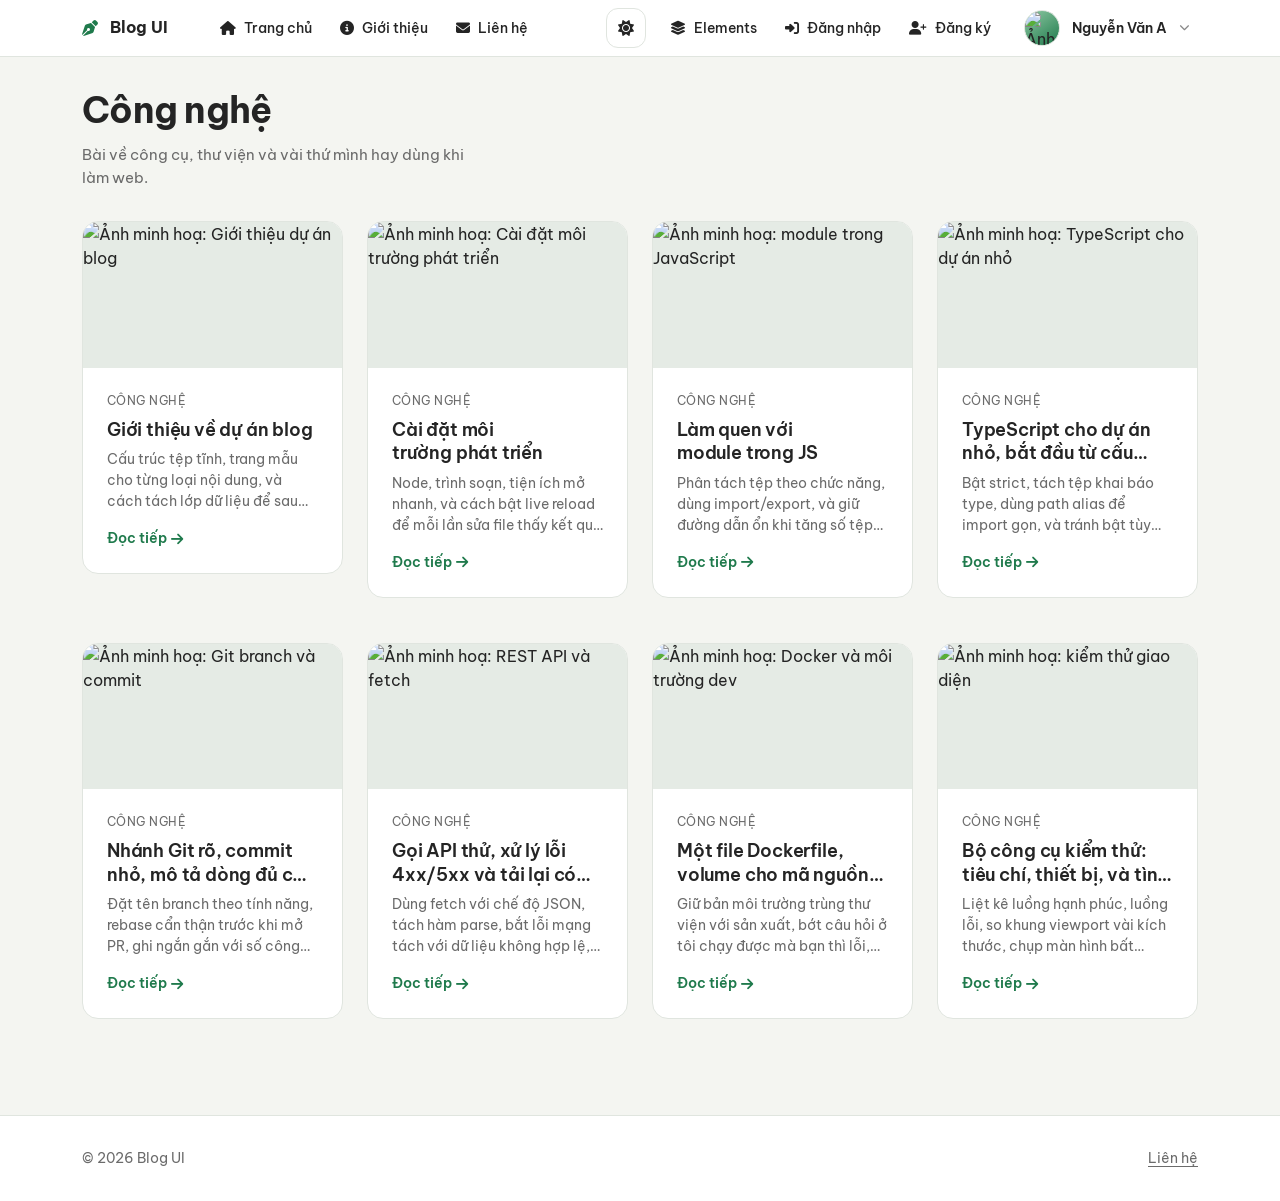
==== commit c0639046: "Refactor post display layout: replace list view with a grid layout for post cards, enhancing visual " ====
--- a/category.html
+++ b/category.html
@@ -187,26 +187,272 @@
           </p>
         </div>
 
-        <ul class="post-list">
-          <li class="post-list__item">
-            <a class="post-list__link" href="post-detail.html">
-              <h2 class="post-list__title">Giới thiệu về dự án blog</h2>
-              <p class="post-list__meta">24/04/2026 · 5 phút đọc</p>
-            </a>
-          </li>
-          <li class="post-list__item">
-            <a class="post-list__link" href="post-detail.html">
-              <h2 class="post-list__title">Cài đặt môi trường phát triển</h2>
-              <p class="post-list__meta">20/04/2026 · 8 phút đọc</p>
-            </a>
-          </li>
-          <li class="post-list__item">
-            <a class="post-list__link" href="post-detail.html">
-              <h2 class="post-list__title">Làm quen với module trong JS</h2>
-              <p class="post-list__meta">15/04/2026 · 6 phút đọc</p>
-            </a>
-          </li>
-        </ul>
+        <div class="post-section">
+          <div class="row post-grid gy-4">
+            <div class="col-3 col-xl-6 col-md-6 col-sm-12">
+              <article class="post-card">
+                <a
+                  class="post-card__image"
+                  href="post-detail.html"
+                  aria-label="Xem chi tiết: Giới thiệu về dự án blog"
+                >
+                  <img
+                    class="post-card__thumb"
+                    src="https://picsum.photos/id/11/640/360"
+                    alt="Ảnh minh hoạ: Giới thiệu dự án blog"
+                    width="640"
+                    height="360"
+                    loading="lazy"
+                    decoding="async"
+                  />
+                </a>
+                <div class="post-card__body">
+                  <a class="post-card__meta" href="category.html" aria-current="page">Công nghệ</a>
+                  <h2 class="post-card__title">
+                    <a href="post-detail.html">Giới thiệu về dự án blog</a>
+                  </h2>
+                  <p class="post-card__excerpt">
+                    Cấu trúc tệp tĩnh, trang mẫu cho từng loại nội dung, và cách
+                    tách lớp dữ liệu để sau này cắm API mà không phải viết lại
+                    toàn bộ giao diện.
+                  </p>
+                  <a class="post-card__link" href="post-detail.html"
+                    >Đọc tiếp <i class="fa-solid fa-arrow-right" aria-hidden="true"></i
+                  ></a>
+                </div>
+              </article>
+            </div>
+            <div class="col-3 col-xl-6 col-md-6 col-sm-12">
+              <article class="post-card">
+                <a
+                  class="post-card__image"
+                  href="post-detail.html"
+                  aria-label="Xem chi tiết: Cài đặt môi trường phát triển"
+                >
+                  <img
+                    class="post-card__thumb"
+                    src="https://picsum.photos/id/12/640/360"
+                    alt="Ảnh minh hoạ: Cài đặt môi trường phát triển"
+                    width="640"
+                    height="360"
+                    loading="lazy"
+                    decoding="async"
+                  />
+                </a>
+                <div class="post-card__body">
+                  <a class="post-card__meta" href="category.html" aria-current="page">Công nghệ</a>
+                  <h2 class="post-card__title">
+                    <a href="post-detail.html">Cài đặt môi trường phát triển</a>
+                  </h2>
+                  <p class="post-card__excerpt">
+                    Node, trình soạn, tiện ích mở nhanh, và cách bật live reload
+                    để mỗi lần sửa file thấy kết quả gần như tức thì, tránh
+                    reload tay khi sửa từng dòng.
+                  </p>
+                  <a class="post-card__link" href="post-detail.html"
+                    >Đọc tiếp <i class="fa-solid fa-arrow-right" aria-hidden="true"></i
+                  ></a>
+                </div>
+              </article>
+            </div>
+            <div class="col-3 col-xl-6 col-md-6 col-sm-12">
+              <article class="post-card">
+                <a
+                  class="post-card__image"
+                  href="post-detail.html"
+                  aria-label="Xem chi tiết: Làm quen với module trong JS"
+                >
+                  <img
+                    class="post-card__thumb"
+                    src="https://picsum.photos/id/13/640/360"
+                    alt="Ảnh minh hoạ: module trong JavaScript"
+                    width="640"
+                    height="360"
+                    loading="lazy"
+                    decoding="async"
+                  />
+                </a>
+                <div class="post-card__body">
+                  <a class="post-card__meta" href="category.html" aria-current="page">Công nghệ</a>
+                  <h2 class="post-card__title">
+                    <a href="post-detail.html">Làm quen với module trong JS</a>
+                  </h2>
+                  <p class="post-card__excerpt">
+                    Phân tách tệp theo chức năng, dùng import/export, và giữ
+                    đường dẫn ổn khi tăng số tệp để mỗi mảnh nhỏ dễ test và
+                    tái sử dụng.
+                  </p>
+                  <a class="post-card__link" href="post-detail.html"
+                    >Đọc tiếp <i class="fa-solid fa-arrow-right" aria-hidden="true"></i
+                  ></a>
+                </div>
+              </article>
+            </div>
+            <div class="col-3 col-xl-6 col-md-6 col-sm-12">
+              <article class="post-card">
+                <a
+                  class="post-card__image"
+                  href="post-detail.html"
+                  aria-label="Xem chi tiết: TypeScript cho dự án nhỏ"
+                >
+                  <img
+                    class="post-card__thumb"
+                    src="https://picsum.photos/id/14/640/360"
+                    alt="Ảnh minh hoạ: TypeScript cho dự án nhỏ"
+                    width="640"
+                    height="360"
+                    loading="lazy"
+                    decoding="async"
+                  />
+                </a>
+                <div class="post-card__body">
+                  <a class="post-card__meta" href="category.html" aria-current="page">Công nghệ</a>
+                  <h2 class="post-card__title">
+                    <a href="post-detail.html">TypeScript cho dự án nhỏ, bắt đầu từ cấu hình tối thiểu</a>
+                  </h2>
+                  <p class="post-card__excerpt">
+                    Bật strict, tách tệp khai báo type, dùng path alias để import gọn, và
+                    tránh bật tùy chọn dư khi bạn còn đang tập cú pháp cơ bản.
+                  </p>
+                  <a class="post-card__link" href="post-detail.html"
+                    >Đọc tiếp <i class="fa-solid fa-arrow-right" aria-hidden="true"></i
+                  ></a>
+                </div>
+              </article>
+            </div>
+            <div class="col-3 col-xl-6 col-md-6 col-sm-12">
+              <article class="post-card">
+                <a
+                  class="post-card__image"
+                  href="post-detail.html"
+                  aria-label="Xem chi tiết: Git branch và commit gọn"
+                >
+                  <img
+                    class="post-card__thumb"
+                    src="https://picsum.photos/id/15/640/360"
+                    alt="Ảnh minh hoạ: Git branch và commit"
+                    width="640"
+                    height="360"
+                    loading="lazy"
+                    decoding="async"
+                  />
+                </a>
+                <div class="post-card__body">
+                  <a class="post-card__meta" href="category.html" aria-current="page">Công nghệ</a>
+                  <h2 class="post-card__title">
+                    <a href="post-detail.html">Nhánh Git rõ, commit nhỏ, mô tả dòng đủ cho ngày hôm sau</a>
+                  </h2>
+                  <p class="post-card__excerpt">
+                    Đặt tên branch theo tính năng, rebase cẩn thận trước khi mở PR, ghi
+                    ngắn gắn với số công việc để lịch sử đọc lại mà vẫn thấy mạch công
+                    việc.
+                  </p>
+                  <a class="post-card__link" href="post-detail.html"
+                    >Đọc tiếp <i class="fa-solid fa-arrow-right" aria-hidden="true"></i
+                  ></a>
+                </div>
+              </article>
+            </div>
+            <div class="col-3 col-xl-6 col-md-6 col-sm-12">
+              <article class="post-card">
+                <a
+                  class="post-card__image"
+                  href="post-detail.html"
+                  aria-label="Xem chi tiết: Gọi thử REST API với fetch"
+                >
+                  <img
+                    class="post-card__thumb"
+                    src="https://picsum.photos/id/16/640/360"
+                    alt="Ảnh minh hoạ: REST API và fetch"
+                    width="640"
+                    height="360"
+                    loading="lazy"
+                    decoding="async"
+                  />
+                </a>
+                <div class="post-card__body">
+                  <a class="post-card__meta" href="category.html" aria-current="page">Công nghệ</a>
+                  <h2 class="post-card__title">
+                    <a href="post-detail.html">Gọi API thử, xử lý lỗi 4xx/5xx và tải lại có kiểm soát</a>
+                  </h2>
+                  <p class="post-card__excerpt">
+                    Dùng fetch với chế độ JSON, tách hàm parse, bắt lỗi mạng tách
+                    với dữ liệu không hợp lệ, rồi mới cắm vào thẻ tải trên giao diện.
+                  </p>
+                  <a class="post-card__link" href="post-detail.html"
+                    >Đọc tiếp <i class="fa-solid fa-arrow-right" aria-hidden="true"></i
+                  ></a>
+                </div>
+              </article>
+            </div>
+            <div class="col-3 col-xl-6 col-md-6 col-sm-12">
+              <article class="post-card">
+                <a
+                  class="post-card__image"
+                  href="post-detail.html"
+                  aria-label="Xem chi tiết: Docker cho môi trường đồng nhất"
+                >
+                  <img
+                    class="post-card__thumb"
+                    src="https://picsum.photos/id/17/640/360"
+                    alt="Ảnh minh hoạ: Docker và môi trường dev"
+                    width="640"
+                    height="360"
+                    loading="lazy"
+                    decoding="async"
+                  />
+                </a>
+                <div class="post-card__body">
+                  <a class="post-card__meta" href="category.html" aria-current="page">Công nghệ</a>
+                  <h2 class="post-card__title">
+                    <a href="post-detail.html">Một file Dockerfile, volume cho mã nguồn, cùng lệnh chạy dev</a>
+                  </h2>
+                  <p class="post-card__excerpt">
+                    Giữ bản môi trường trùng thư viện với sản xuất, bớt câu hỏi ở tôi
+                    chạy được mà bạn thì lỗi, và tài liệu hoá từng bước cài extension
+                    cần thiết.
+                  </p>
+                  <a class="post-card__link" href="post-detail.html"
+                    >Đọc tiếp <i class="fa-solid fa-arrow-right" aria-hidden="true"></i
+                  ></a>
+                </div>
+              </article>
+            </div>
+            <div class="col-3 col-xl-6 col-md-6 col-sm-12">
+              <article class="post-card">
+                <a
+                  class="post-card__image"
+                  href="post-detail.html"
+                  aria-label="Xem chi tiết: Kiểm thử giao diện cơ bản"
+                >
+                  <img
+                    class="post-card__thumb"
+                    src="https://picsum.photos/id/18/640/360"
+                    alt="Ảnh minh hoạ: kiểm thử giao diện"
+                    width="640"
+                    height="360"
+                    loading="lazy"
+                    decoding="async"
+                  />
+                </a>
+                <div class="post-card__body">
+                  <a class="post-card__meta" href="category.html" aria-current="page">Công nghệ</a>
+                  <h2 class="post-card__title">
+                    <a href="post-detail.html">Bộ công cụ kiểm thử: tiêu chí, thiết bị, và tình huống lặp thường gặp</a>
+                  </h2>
+                  <p class="post-card__excerpt">
+                    Liệt kê luồng hạnh phúc, luồng lỗi, so khung viewport vài kích
+                    thước, chụp màn hình bất thường gửi cùng mã lỗi để cả team dễ
+                    tái hiện.
+                  </p>
+                  <a class="post-card__link" href="post-detail.html"
+                    >Đọc tiếp <i class="fa-solid fa-arrow-right" aria-hidden="true"></i
+                  ></a>
+                </div>
+              </article>
+            </div>
+          </div>
+        </div>
 
       </div>
     </main>
--- a/assets/css/style.css
+++ b/assets/css/style.css
@@ -834,6 +834,11 @@
   display: block;
 }
 
+/* list row: no extra corner radius on the img; parent + .post-card overflow clip the frame */
+.post-grid.view-list .post-card__thumb {
+  border-radius: 0;
+}
+
 a.post-card__image:hover {
   opacity: 0.92;
   filter: brightness(0.98);
@@ -958,8 +963,10 @@
   min-width: 7.5rem;
   max-width: 220px;
   flex-shrink: 0;
-  aspect-ratio: 16 / 9;
-  align-self: center;
+  align-self: stretch;
+  aspect-ratio: auto;
+  min-height: 7.5rem;
+  height: auto;
   border-radius: 0;
 }
 
@@ -983,7 +990,11 @@
     width: 100%;
     max-width: none;
     min-width: 0;
-    border-radius: var(--radius-lg) var(--radius-lg) 0 0;
+    align-self: stretch;
+    aspect-ratio: 16 / 9;
+    min-height: 0;
+    height: auto;
+    border-radius: 0;
   }
 }
 
@@ -1697,13 +1708,14 @@
   width: 100%;
 }
 
+/* related list: let .post-card { overflow: hidden; border-radius } clip the image — avoid a second, mismatched radius */
 .post-grid--related.view-list .post-card__image {
-  border-radius: var(--radius-md) 0 0 var(--radius-md);
+  border-radius: 0;
 }
 
 @media (max-width: 30rem) {
   .post-grid--related.view-list .post-card__image {
-    border-radius: var(--radius-lg) var(--radius-lg) 0 0;
+    border-radius: 0;
   }
 }
 
